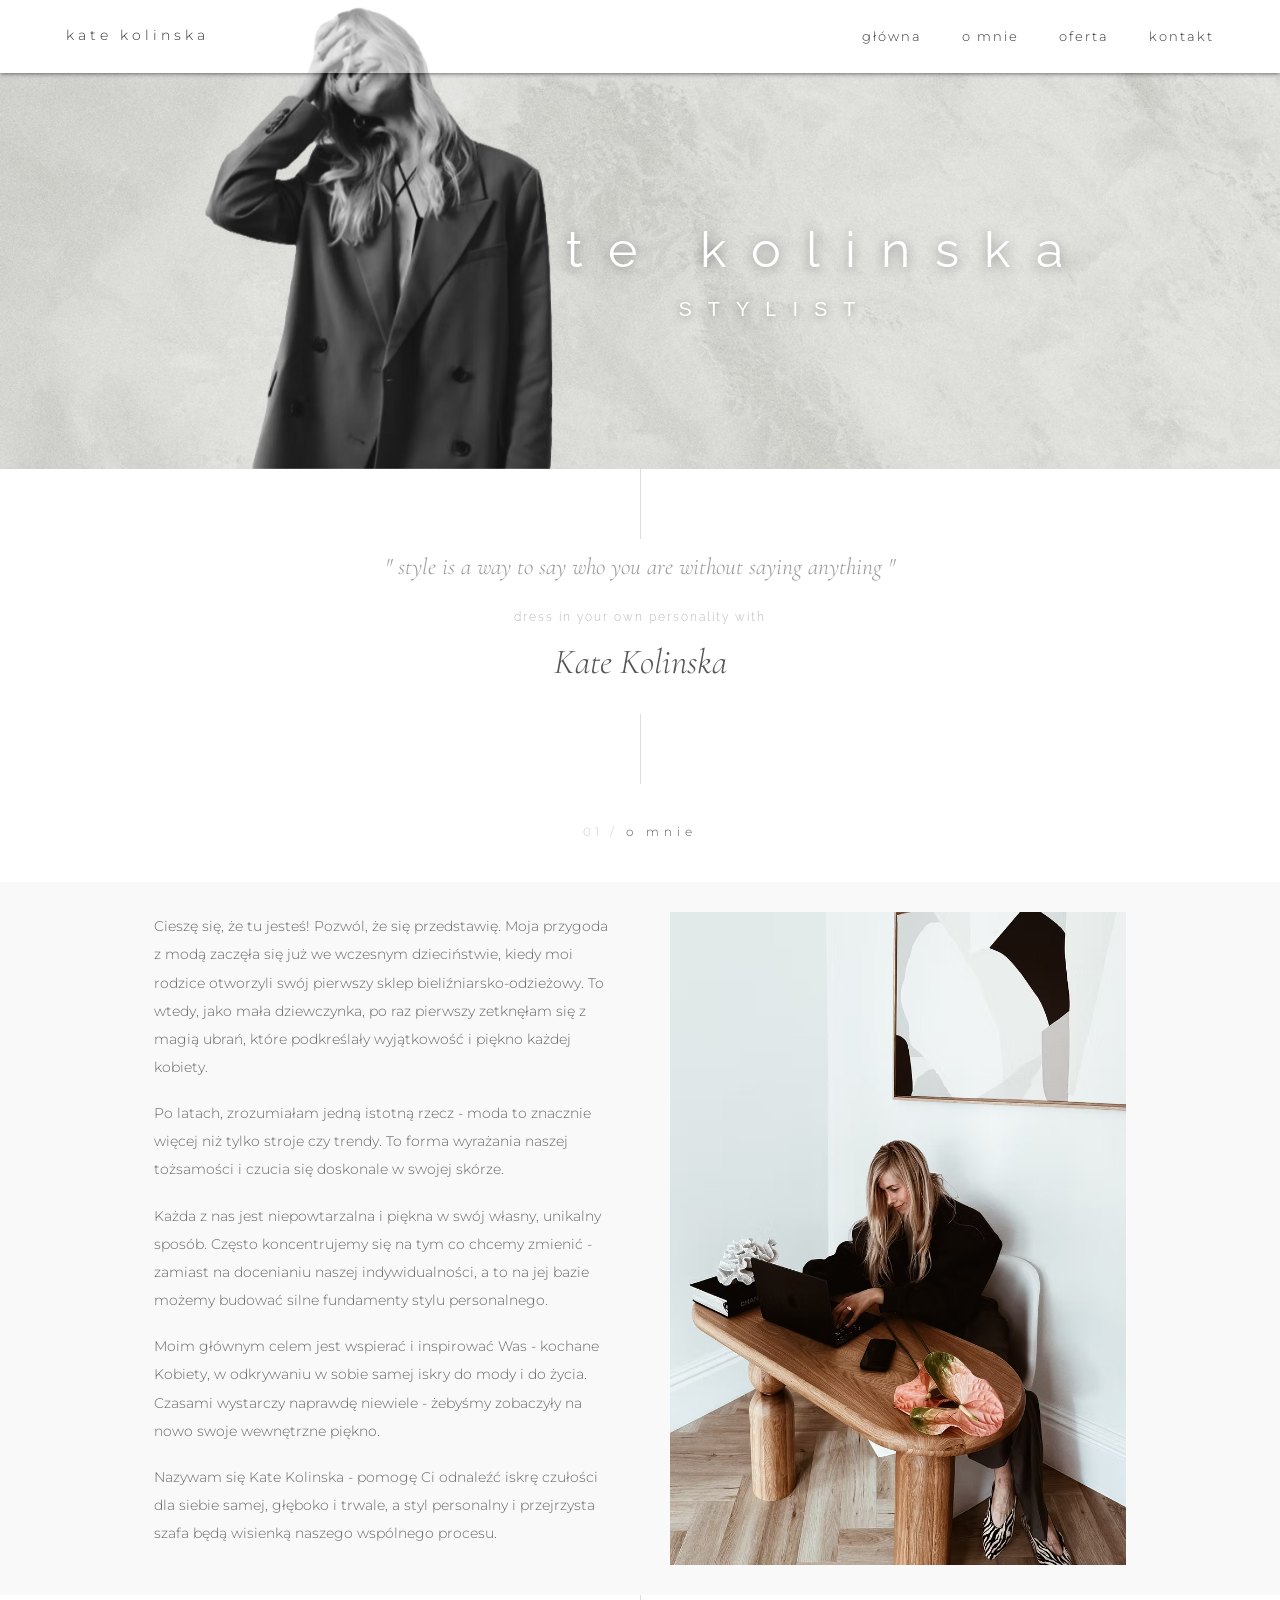
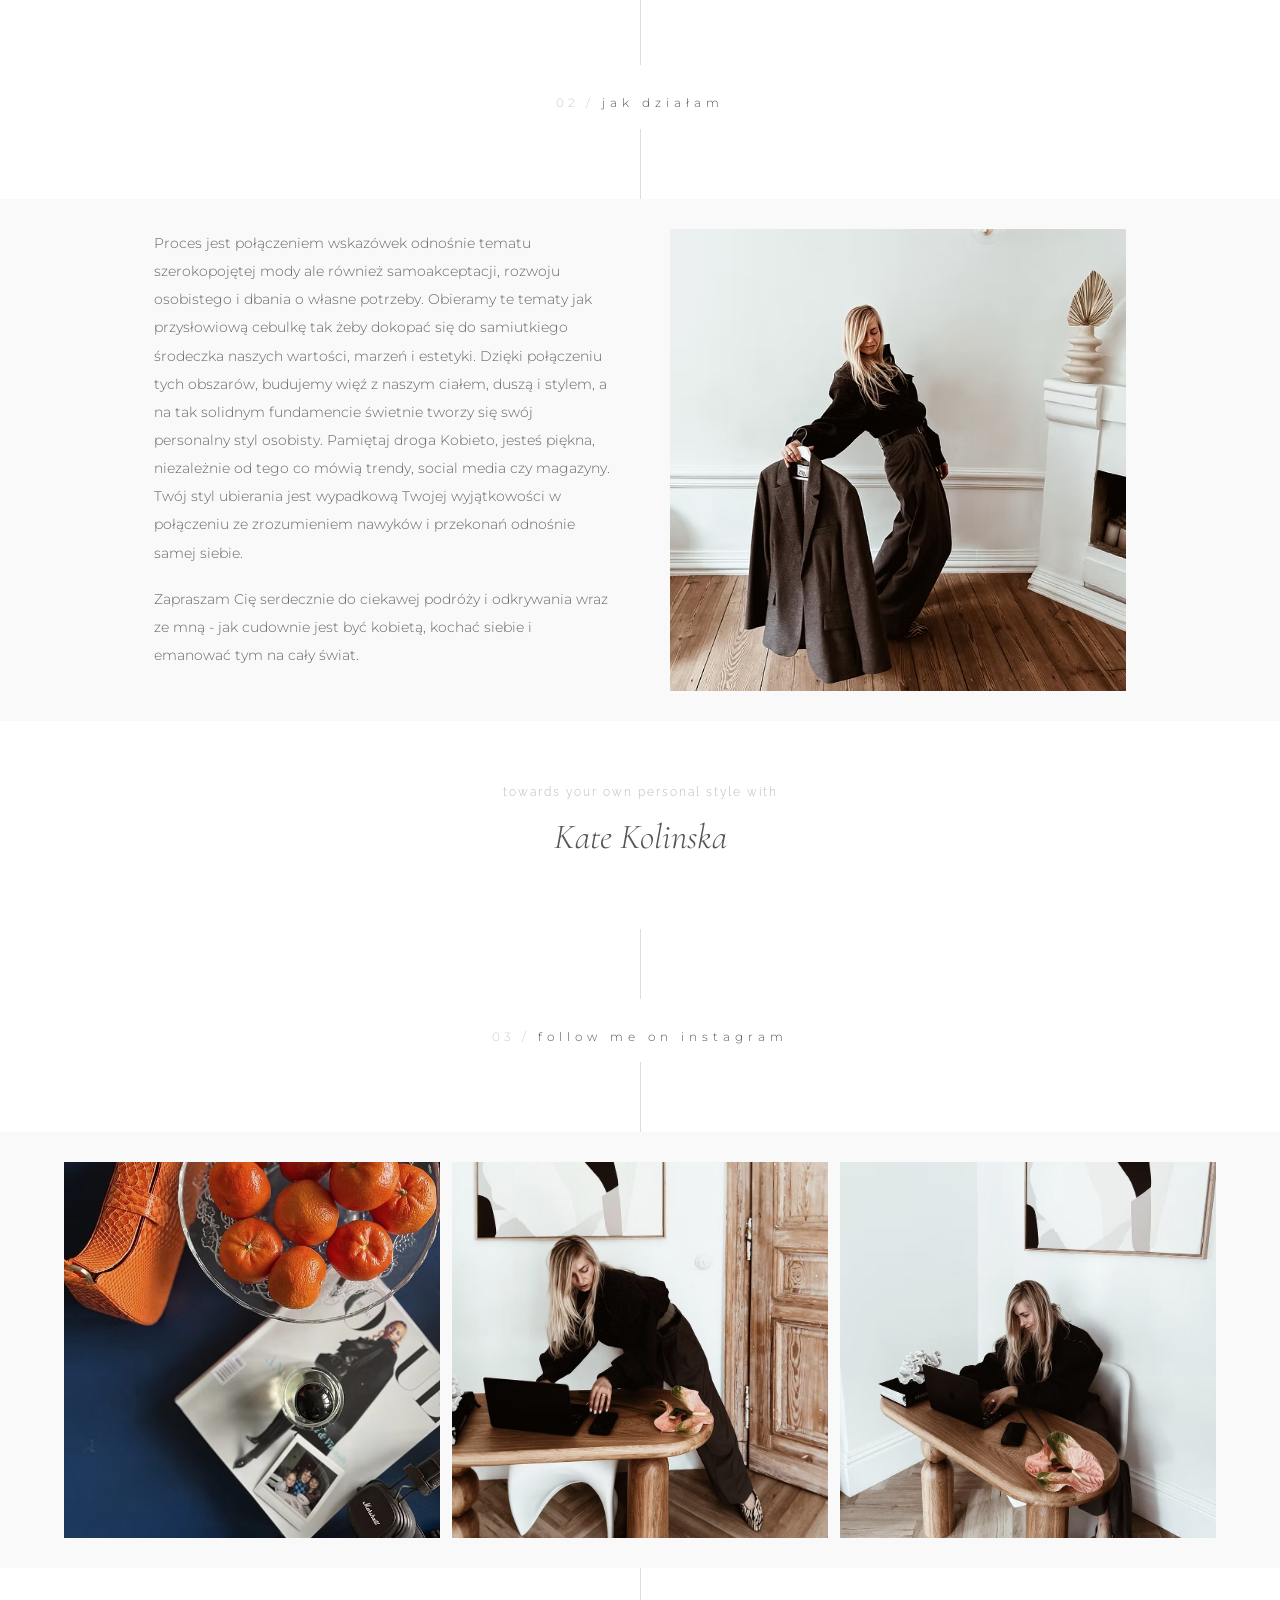
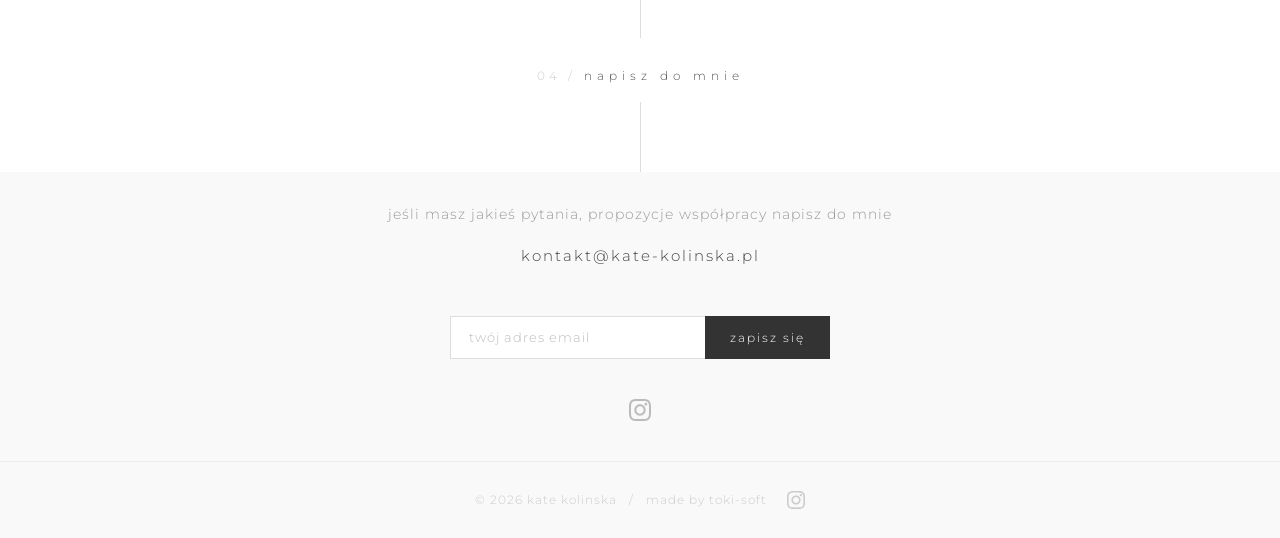
==== index.html @ c0695bf2 "Podstrona oferta — layout, pakiety, CTA buttons i dopracowanie hero - Nowa podstrona oferta.html z 4" ====
<!DOCTYPE html>
<html lang="pl">
<head>
    <meta charset="UTF-8">
    <meta name="viewport" content="width=device-width, initial-scale=1.0">
    <title>Kate Kolinska | Personal Stylist</title>
    <link rel="preconnect" href="https://fonts.googleapis.com">
    <link rel="preconnect" href="https://fonts.gstatic.com" crossorigin>
    <link href="https://fonts.googleapis.com/css2?family=Cormorant+Garamond:ital,wght@0,300;0,400;1,300;1,400&family=Montserrat:wght@300;400&family=Raleway:wght@300;400&display=swap" rel="stylesheet">
    <link rel="stylesheet" href="style.css">
</head>
<body>

    <!-- NAGŁÓWEK -->
    <header class="main-header" id="top">
        <div class="header-container">
            <a href="#top" class="logo">kate kolinska</a>
            <nav class="main-nav" id="main-nav">
                <ul>
                    <li><a href="#top">główna</a></li>
                    <li><a href="#o-mnie">o mnie</a></li>
                    <li><a href="oferta.html">oferta</a></li>
                    <li><a href="#kontakt">kontakt</a></li>
                </ul>
            </nav>
            <button class="hamburger" id="hamburger" aria-label="Menu">
                <span></span>
                <span></span>
                <span></span>
            </button>
        </div>
    </header>

    <!-- HERO -->
    <section class="hero">
        <img src="tło.jpg" class="hero-bg" alt="">
        <img src="hero-portrait.png" class="hero-portrait" alt="Kate Kolinska">
        <div class="hero-text">
            <h1>kate kolinska</h1>
            <p class="hero-subtitle">STYLIST</p>
        </div>
    </section>

    <!-- CYTAT -->
    <section class="quote-section">
        <div class="vertical-line"></div>
        <blockquote>" style is a way to say who you are without saying anything "</blockquote>
        <p class="quote-sub">dress in your own personality with</p>
        <p class="quote-name">Kate Kolinska</p>
        <div class="vertical-line about-connector"></div>
    </section>

    <!-- 01 O MNIE -->
    <section class="section-about" id="o-mnie">
        <div class="about-header">
            <span class="about-number">01 /</span>
            <h2 class="about-title">o mnie</h2>
        </div>
        <div class="about-zone">
            <div class="about-layout">
                <div class="about-text">
                    <p>Cieszę się, że tu jesteś! Pozwól, że się przedstawię. Moja przygoda z modą zaczęła się już we wczesnym dzieciństwie, kiedy moi rodzice otworzyli swój pierwszy sklep bieliźniarsko-odzieżowy. To wtedy, jako mała dziewczynka, po raz pierwszy zetknęłam się z magią ubrań, które podkreślały wyjątkowość i piękno każdej kobiety.</p>
                    <p>Po latach, zrozumiałam jedną istotną rzecz - moda to znacznie więcej niż tylko stroje czy trendy. To forma wyrażania naszej tożsamości i czucia się doskonale w swojej skórze.</p>
                    <p>Każda z nas jest niepowtarzalna i piękna w swój własny, unikalny sposób. Często koncentrujemy się na tym co chcemy zmienić - zamiast na docenianiu naszej indywidualności, a to na jej bazie możemy budować silne fundamenty stylu personalnego.</p>
                    <p>Moim głównym celem jest wspierać i inspirować Was - kochane Kobiety, w odkrywaniu w sobie samej iskry do mody i do życia. Czasami wystarczy naprawdę niewiele - żebyśmy zobaczyły na nowo swoje wewnętrzne piękno.</p>
                    <p>Nazywam się Kate Kolinska - pomogę Ci odnaleźć iskrę czułości dla siebie samej, głęboko i trwale, a styl personalny i przejrzysta szafa będą wisienką naszego wspólnego procesu.</p>
                </div>
                <div class="about-image">
                    <img src="photo/FullSizeRender_VSCO 45_JPG.jpg.avif" alt="Kate Kolinska">
                </div>
            </div>
        </div>
    </section>

    <!-- 02 JAK DZIAŁAM -->
    <section class="section-how" id="jak-dzialm">
        <div class="about-header about-header-lined">
            <div class="vertical-line"></div>
            <div class="about-title-row">
                <span class="about-number">02 /</span>
                <h2 class="about-title">jak działam</h2>
            </div>
            <div class="vertical-line"></div>
        </div>
        <div class="about-zone">
            <div class="about-layout">
                <div class="about-text">
                    <p>Proces jest połączeniem wskazówek odnośnie tematu szerokopojętej mody ale również samoakceptacji, rozwoju osobistego i dbania o własne potrzeby. Obieramy te tematy jak przysłowiową cebulkę tak żeby dokopać się do samiutkiego środeczka naszych wartości, marzeń i estetyki. Dzięki połączeniu tych obszarów, budujemy więź z naszym ciałem, duszą i stylem, a na tak solidnym fundamencie świetnie tworzy się swój personalny styl osobisty. Pamiętaj droga Kobieto, jesteś piękna, niezależnie od tego co mówią trendy, social media czy magazyny. Twój styl ubierania jest wypadkową Twojej wyjątkowości w połączeniu ze zrozumieniem nawyków i przekonań odnośnie samej siebie.</p>
                    <p>Zapraszam Cię serdecznie do ciekawej podróży i odkrywania wraz ze mną - jak cudownie jest być kobietą, kochać siebie i emanować tym na cały świat.</p>
                </div>
                <div class="about-image">
                    <img src="photo/FullSizeRender_VSCO 36_JPG.jpg.avif" alt="Kate Kolinska">
                </div>
            </div>
        </div>
    </section>

    <!-- CLOSING QUOTE -->
    <div class="closing-quote">
        <p class="quote-sub">towards your own personal style with</p>
        <p class="quote-name">Kate Kolinska</p>
    </div>

    <!-- 03 INSTAGRAM -->
    <section class="section-instagram">
        <div class="about-header about-header-lined">
            <div class="vertical-line"></div>
            <div class="about-title-row">
                <span class="about-number">03 /</span>
                <h2 class="about-title">follow me on instagram</h2>
            </div>
            <div class="vertical-line"></div>
        </div>
        <div class="about-zone">
            <div class="instagram-grid">
                <a href="https://www.instagram.com/kate_kolinska" target="_blank" rel="noopener">
                    <img src="photo/06c0bb_3555c4b31add47edaf9db078bc5b6a3e~mv2.jpg.avif" alt="@kate_kolinska">
                </a>
                <a href="https://www.instagram.com/kate_kolinska" target="_blank" rel="noopener">
                    <img src="photo/abc72ac7-8f40-4756-972c-e1a03b0db609.jpeg.avif" alt="@kate_kolinska">
                </a>
                <a href="https://www.instagram.com/kate_kolinska" target="_blank" rel="noopener">
                    <img src="photo/FullSizeRender_VSCO 45_JPG.jpg.avif" alt="@kate_kolinska">
                </a>
            </div>
        </div>
    </section>

    <!-- 04 KONTAKT -->
    <section class="section-contact" id="kontakt">
        <div class="about-header about-header-lined">
            <div class="vertical-line"></div>
            <div class="about-title-row">
                <span class="about-number">04 /</span>
                <h2 class="about-title">napisz do mnie</h2>
            </div>
            <div class="vertical-line"></div>
        </div>
        <div class="about-zone contact-zone">
            <p class="contact-intro">jeśli masz jakieś pytania, propozycje współpracy napisz do mnie</p>
            <a href="mailto:kontakt@kate-kolinska.pl" class="contact-email">kontakt@kate-kolinska.pl</a>
            <div class="newsletter">
                <form>
                    <input type="email" placeholder="twój adres email" required>
                    <button type="submit">zapisz się</button>
                </form>
            </div>
            <a href="https://www.instagram.com/kate_kolinska" target="_blank" rel="noopener" class="social-icon" aria-label="Instagram">
                <svg viewBox="0 0 24 24" width="22" height="22" fill="currentColor">
                    <path d="M12 2.163c3.204 0 3.584.012 4.85.07 3.252.148 4.771 1.691 4.919 4.919.058 1.265.069 1.645.069 4.849 0 3.205-.012 3.584-.069 4.849-.149 3.225-1.664 4.771-4.919 4.919-1.266.058-1.644.07-4.85.07-3.204 0-3.584-.012-4.849-.07-3.26-.149-4.771-1.699-4.919-4.92-.058-1.265-.07-1.644-.07-4.849 0-3.204.013-3.583.07-4.849.149-3.227 1.664-4.771 4.919-4.919 1.266-.057 1.645-.069 4.849-.069zm0-2.163c-3.259 0-3.667.014-4.947.072-4.358.2-6.78 2.618-6.98 6.98-.059 1.281-.073 1.689-.073 4.948 0 3.259.014 3.668.072 4.948.2 4.358 2.618 6.78 6.98 6.98 1.281.059 1.689.073 4.948.073 3.259 0 3.668-.014 4.948-.072 4.354-.2 6.782-2.618 6.979-6.98.059-1.28.073-1.689.073-4.948 0-3.259-.014-3.667-.072-4.947-.196-4.354-2.617-6.78-6.979-6.98-1.281-.059-1.69-.073-4.949-.073zm0 5.838c-3.403 0-6.162 2.759-6.162 6.162s2.759 6.163 6.162 6.163 6.162-2.759 6.162-6.163c0-3.403-2.759-6.162-6.162-6.162zm0 10.162c-2.209 0-4-1.79-4-4 0-2.209 1.791-4 4-4s4 1.791 4 4c0 2.21-1.791 4-4 4zm6.406-11.845c-.796 0-1.441.645-1.441 1.44s.645 1.44 1.441 1.44c.795 0 1.439-.645 1.439-1.44s-.644-1.44-1.439-1.44z"/>
                </svg>
            </a>
        </div>
    </section>

    <!-- FOOTER -->
    <footer class="main-footer">
        <p>© 2026 kate kolinska &nbsp; / &nbsp; made by toki-soft</p>
        <a href="https://www.instagram.com/kate_kolinska" target="_blank" rel="noopener" aria-label="Instagram">
            <svg viewBox="0 0 24 24" width="18" height="18" fill="currentColor">
                <path d="M12 2.163c3.204 0 3.584.012 4.85.07 3.252.148 4.771 1.691 4.919 4.919.058 1.265.069 1.645.069 4.849 0 3.205-.012 3.584-.069 4.849-.149 3.225-1.664 4.771-4.919 4.919-1.266.058-1.644.07-4.85.07-3.204 0-3.584-.012-4.849-.07-3.26-.149-4.771-1.699-4.919-4.92-.058-1.265-.07-1.644-.07-4.849 0-3.204.013-3.583.07-4.849.149-3.227 1.664-4.771 4.919-4.919 1.266-.057 1.645-.069 4.849-.069zm0-2.163c-3.259 0-3.667.014-4.947.072-4.358.2-6.78 2.618-6.98 6.98-.059 1.281-.073 1.689-.073 4.948 0 3.259.014 3.668.072 4.948.2 4.358 2.618 6.78 6.98 6.98 1.281.059 1.689.073 4.948.073 3.259 0 3.668-.014 4.948-.072 4.354-.2 6.782-2.618 6.979-6.98.059-1.28.073-1.689.073-4.948 0-3.259-.014-3.667-.072-4.947-.196-4.354-2.617-6.78-6.979-6.98-1.281-.059-1.69-.073-4.949-.073zm0 5.838c-3.403 0-6.162 2.759-6.162 6.162s2.759 6.163 6.162 6.163 6.162-2.759 6.162-6.163c0-3.403-2.759-6.162-6.162-6.162zm0 10.162c-2.209 0-4-1.79-4-4 0-2.209 1.791-4 4-4s4 1.791 4 4c0 2.21-1.791 4-4 4zm6.406-11.845c-.796 0-1.441.645-1.441 1.44s.645 1.44 1.441 1.44c.795 0 1.439-.645 1.439-1.44s-.644-1.44-1.439-1.44z"/>
            </svg>
        </a>
    </footer>

    <script src="script.js"></script>
</body>
</html>
---- style.css ----
/* === RESET === */
*, *::before, *::after {
    margin: 0;
    padding: 0;
    box-sizing: border-box;
}

/* === BASE === */
html {
    scroll-behavior: smooth;
}

body {
    font-family: 'Montserrat', sans-serif;
    font-weight: 300;
    color: #333;
    line-height: 1.8;
    background: #fff;
}

/* === HEADER === */
.main-header {
    position: sticky;
    top: 0;
    width: 100%;
    z-index: 300;
    background: transparent;
    box-shadow: 0 0 5px rgba(0, 0, 0, 0.7);
}

.main-header::before {
    content: '';
    position: absolute;
    inset: 0;
    background: rgba(255, 255, 255, 0.5);
    z-index: -1;
}

.header-container {
    position: relative;
    z-index: 1;
    display: flex;
    flex-direction: row;
    justify-content: space-between;
    align-items: center;
    max-width: 1200px;
    margin: 0 auto;
    padding: 22px 2%;
}

.logo {
    font-family: 'Montserrat', sans-serif;
    font-weight: 300;
    font-size: 0.9rem;
    letter-spacing: 4px;
    color: #333;
    text-decoration: none;
    text-transform: lowercase;
}

.main-nav {
    position: static;
}

.main-nav ul {
    display: flex;
    list-style: none;
    gap: 40px;
}

.main-nav a {
    font-family: 'Montserrat', sans-serif;
    font-weight: 300;
    font-size: 0.8rem;
    letter-spacing: 2px;
    color: #333;
    text-decoration: none;
    text-transform: lowercase;
    transition: color 0.3s;
}

.main-nav a:hover {
    color: #aaa;
}

/* === HAMBURGER === */
.hamburger {
    display: none;
    flex-direction: column;
    gap: 6px;
    background: none;
    border: none;
    cursor: pointer;
    padding: 4px;
    position: absolute;
    right: 25px;
}

.hamburger span {
    display: block;
    width: 22px;
    height: 1px;
    background: #333;
    transition: all 0.3s ease;
}

.hamburger.open span:nth-child(1) {
    transform: translateY(7px) rotate(45deg);
}

.hamburger.open span:nth-child(2) {
    opacity: 0;
}

.hamburger.open span:nth-child(3) {
    transform: translateY(-7px) rotate(-45deg);
}

/* === HERO === */
.hero {
    position: relative;
    height: 44vh;
    min-height: 260px;
    overflow: visible;
}

.hero-bg {
    position: absolute;
    top: 0;
    left: 0;
    width: 100%;
    height: 100%;
    object-fit: cover;
    object-position: center;
    z-index: 0;
}

/* portret — od lewego marginesu 15%, wyrównany do dołu */
.hero-portrait {
    position: absolute;
    bottom: 0;
    left: 15%;
    height: 118%;
    z-index: 200;
    object-fit: contain;
    object-position: bottom left;
}

/* tekst — po prawej stronie, margines 15% */
.hero-text {
    position: absolute;
    right: 15%;
    top: 50%;
    transform: translateY(-50%);
    z-index: 5;
    text-align: center;
    color: #fff;
}

.hero-text h1 {
    font-family: 'Raleway', sans-serif;
    font-weight: 400;
    font-size: 3.125rem;
    letter-spacing: 0.5em;
    text-transform: lowercase;
    color: #fff;
    line-height: 1.4;
    margin-bottom: 6px;
    text-shadow: 0 2px 12px rgba(0,0,0,0.4);
}

.hero-subtitle {
    font-family: Arial, sans-serif;
    font-weight: 400;
    font-size: 1.25rem;
    letter-spacing: 0.8em;
    text-transform: uppercase;
    color: #fff;
    text-shadow: 0 1px 8px rgba(0,0,0,0.4);
    display: block;
    text-align: center;
}

/* === CYTAT === */
.quote-section {
    padding: 0 20px 0;
    text-align: center;
    background: #fff;
}

.vertical-line {
    width: 1px;
    height: 70px;
    background: #ddd;
    margin: 0 auto 12px;
}

.quote-section blockquote {
    font-family: 'Cormorant Garamond', serif;
    font-style: italic;
    font-weight: 300;
    font-size: 1.47rem;
    color: #999;
    max-width: 650px;
    margin: 0 auto 15px;
    line-height: 1.7;
    position: relative;
    top: -4px;
}

.quote-sub {
    font-family: 'Raleway', sans-serif;
    font-size: 0.78rem;
    letter-spacing: 2px;
    color: #bbb;
    margin-bottom: 2px;
    text-transform: lowercase;
}

.quote-name {
    font-family: 'Cormorant Garamond', serif;
    font-style: italic;
    font-size: 2.2rem;
    color: #555;
    font-weight: 300;
}

.vertical-line-bottom {
    margin: 20px auto -50px;
}

.closing-quote {
    text-align: center;
    padding: 60px 20px;
    background: #fff;
}

/* === WSPÓLNE DLA SEKCJI === */
.section-inner {
    max-width: 980px;
    margin: 0 auto;
    padding: 80px 50px;
}

.section-label {
    margin-bottom: 40px;
}

.section-number {
    display: block;
    font-family: 'Montserrat', sans-serif;
    font-weight: 300;
    font-size: 0.7rem;
    letter-spacing: 3px;
    color: #ccc;
    margin-bottom: 6px;
}

.section-title {
    font-family: 'Montserrat', sans-serif;
    font-weight: 300;
    font-size: 0.85rem;
    letter-spacing: 5px;
    text-transform: lowercase;
    color: #555;
    padding-bottom: 18px;
    border-bottom: 1px solid #eee;
}

/* === O MNIE === */
.section-about {
    background: #fff;
}

.about-zone {
    background: #f9f9f9;
    padding-top: 30px;
    padding-bottom: 30px;
}

.about-header {
    display: flex;
    flex-direction: row;
    align-items: center;
    justify-content: center;
    gap: 8px;
    padding: 37px 20px 40px;
}

.about-header-lined {
    flex-direction: column;
    gap: 15px;
    padding: 0 20px 0;
}

.about-header-lined .vertical-line:last-child {
    margin-bottom: 0;
}

.about-title-row {
    display: flex;
    align-items: center;
    gap: 8px;
}

.about-connector {
    height: 70px;
    margin: 20px auto 0;
}

.about-number {
    font-family: 'Montserrat', sans-serif;
    font-weight: 300;
    font-size: 0.75rem;
    letter-spacing: 4px;
    color: #ccc;
}

.about-title {
    font-family: 'Montserrat', sans-serif;
    font-weight: 300;
    font-size: 0.75rem;
    letter-spacing: 5px;
    text-transform: lowercase;
    color: #555;
    margin: 0;
}

.about-layout {
    display: grid;
    grid-template-columns: 1fr 1fr;
    gap: 60px;
    max-width: 1100px;
    margin: 0 auto;
    padding: 0 5%;
    align-items: stretch;
}

.about-text p {
    font-family: 'Montserrat', sans-serif;
    font-weight: 300;
    font-size: 0.88rem;
    color: #666;
    line-height: 2;
    margin-bottom: 18px;
}

.about-image {
    display: flex;
}

.about-image img {
    width: 100%;
    height: 100%;
    display: block;
    object-fit: cover;
    object-position: center top;
}

/* === JAK DZIAŁAM === */
.section-how {
    background: #fff;
}

/* === INSTAGRAM === */
.section-instagram {
    background: #fff;
}

.section-instagram .about-zone {
    padding-left: 5%;
    padding-right: 5%;
}

.instagram-grid {
    display: grid;
    grid-template-columns: repeat(3, 1fr);
    gap: 12px;
}

.instagram-grid a {
    display: block;
    aspect-ratio: 1 / 1;
    overflow: hidden;
}

.instagram-grid img {
    width: 100%;
    height: 100%;
    object-fit: cover;
    transition: transform 0.5s ease, filter 0.4s ease;
    filter: grayscale(20%);
}

.instagram-grid a:hover img {
    transform: scale(1.04);
    filter: grayscale(0%);
}

/* === KONTAKT === */
.section-contact {
    background: #fff;
}

.contact-zone {
    text-align: center;
    padding-left: 5%;
    padding-right: 5%;
}

.contact-intro {
    font-size: 0.85rem;
    color: #999;
    margin-bottom: 16px;
    letter-spacing: 1px;
}

.contact-email {
    display: inline-block;
    font-size: 0.95rem;
    color: #444;
    text-decoration: none;
    letter-spacing: 2px;
    margin-bottom: 45px;
    transition: color 0.3s;
    border-bottom: 1px solid transparent;
}

.contact-email:hover {
    color: #aaa;
    border-bottom-color: #ddd;
}

.newsletter {
    margin-bottom: 40px;
}

.newsletter form {
    display: inline-flex;
    max-width: 380px;
    width: 100%;
}

.newsletter input[type="email"] {
    flex: 1;
    padding: 13px 18px;
    border: 1px solid #ddd;
    border-right: none;
    font-family: 'Montserrat', sans-serif;
    font-weight: 300;
    font-size: 0.8rem;
    letter-spacing: 1px;
    color: #444;
    outline: none;
    background: #fff;
}

.newsletter input[type="email"]::placeholder {
    color: #bbb;
}

.newsletter input[type="email"]:focus {
    border-color: #bbb;
}

.newsletter button {
    padding: 13px 24px;
    background: #333;
    color: #fff;
    border: 1px solid #333;
    font-family: 'Montserrat', sans-serif;
    font-weight: 300;
    font-size: 0.75rem;
    letter-spacing: 2px;
    text-transform: lowercase;
    cursor: pointer;
    transition: background 0.3s, border-color 0.3s;
    white-space: nowrap;
}

.newsletter button:hover {
    background: #555;
    border-color: #555;
}

.social-icon {
    display: inline-block;
    color: #bbb;
    transition: color 0.3s;
}

.social-icon:hover {
    color: #888;
}

/* === FOOTER === */
.main-footer {
    background: #f9f9f9;
    border-top: 1px solid #eee;
    padding: 28px 50px;
    display: flex;
    justify-content: center;
    align-items: center;
    gap: 20px;
}

.main-footer p {
    font-size: 0.72rem;
    letter-spacing: 1px;
    color: #ccc;
}

.main-footer a {
    color: #ccc;
    transition: color 0.3s;
    display: flex;
    align-items: center;
}

.main-footer a:hover {
    color: #999;
}

/* === MOBILE === */
@media (max-width: 900px) {
    .how-layout {
        grid-template-columns: 1fr;
    }

    .how-images {
        max-width: 500px;
        margin: 0 auto;
    }
}

@media (max-width: 768px) {
    .header-container {
        padding: 18px 25px;
    }

    .hamburger {
        display: flex;
    }

    .main-nav {
        display: none;
        position: absolute;
        top: 100%;
        left: 0;
        width: 100%;
        background: #fff;
        border-bottom: 1px solid #eee;
        padding: 25px 0;
    }

    .main-nav.open {
        display: block;
    }

    .main-nav ul {
        flex-direction: column;
        align-items: center;
        gap: 22px;
    }

    .hero {
        height: 36vh;
    }

    .hero-dark-side {
        width: 100%;
    }

    .hero-portrait {
        left: 5%;
        right: 5%;
        height: 100%;
    }

    .hero-text {
        left: 5%;
        width: auto;
        bottom: 12px;
        top: auto;
        transform: none;
    }

    .hero-text h1 {
        font-size: 1.2rem;
        letter-spacing: 3px;
    }

    .hero-subtitle {
        font-size: 0.55rem;
        letter-spacing: 5px;
    }

    .section-inner {
        padding: 60px 25px;
    }

    .instagram-grid {
        gap: 8px;
    }

    .newsletter form {
        flex-direction: column;
    }

    .newsletter input[type="email"] {
        border-right: 1px solid #ddd;
        border-bottom: none;
    }

    .newsletter button {
        border-top: none;
    }
}

@media (max-width: 480px) {
    .hero-text h1 {
        font-size: 1.9rem;
        letter-spacing: 4px;
    }

    .quote-section blockquote {
        font-size: 1.15rem;
    }

    .instagram-grid {
        grid-template-columns: repeat(2, 1fr);
    }
}
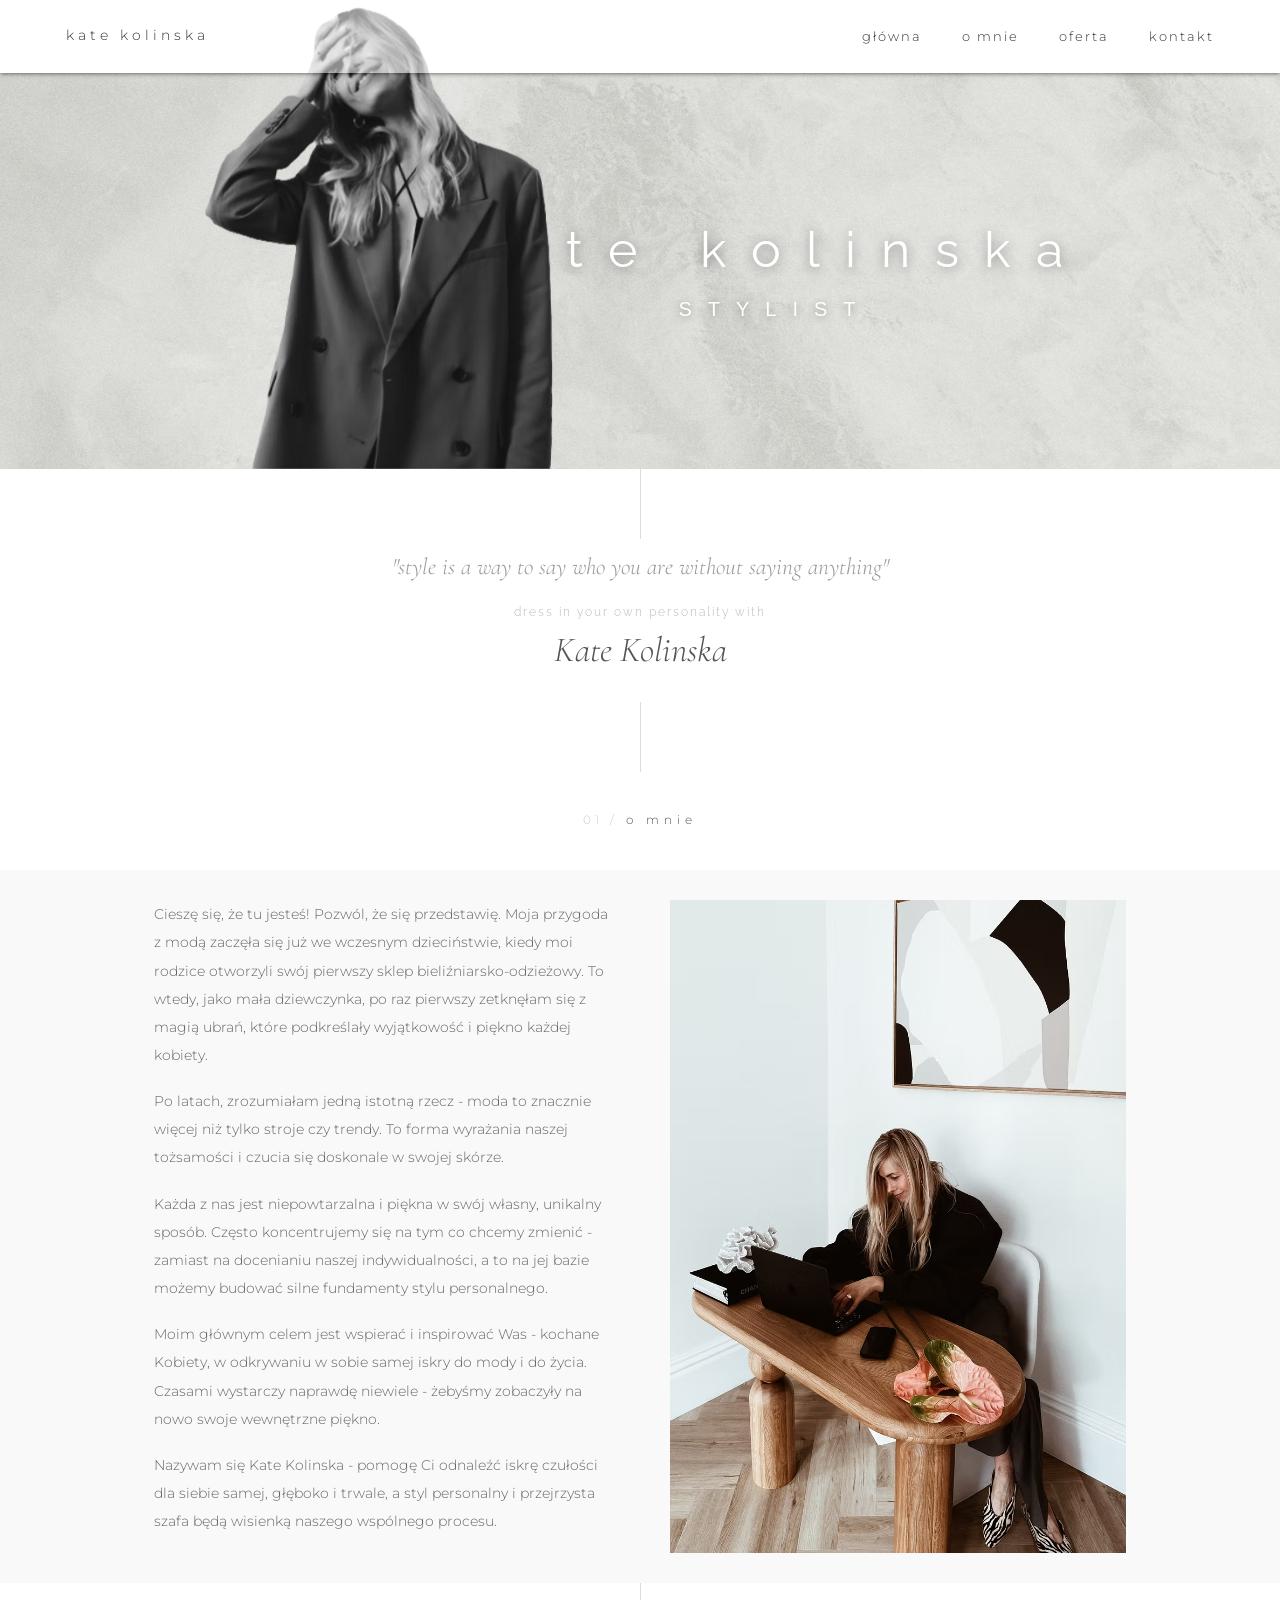
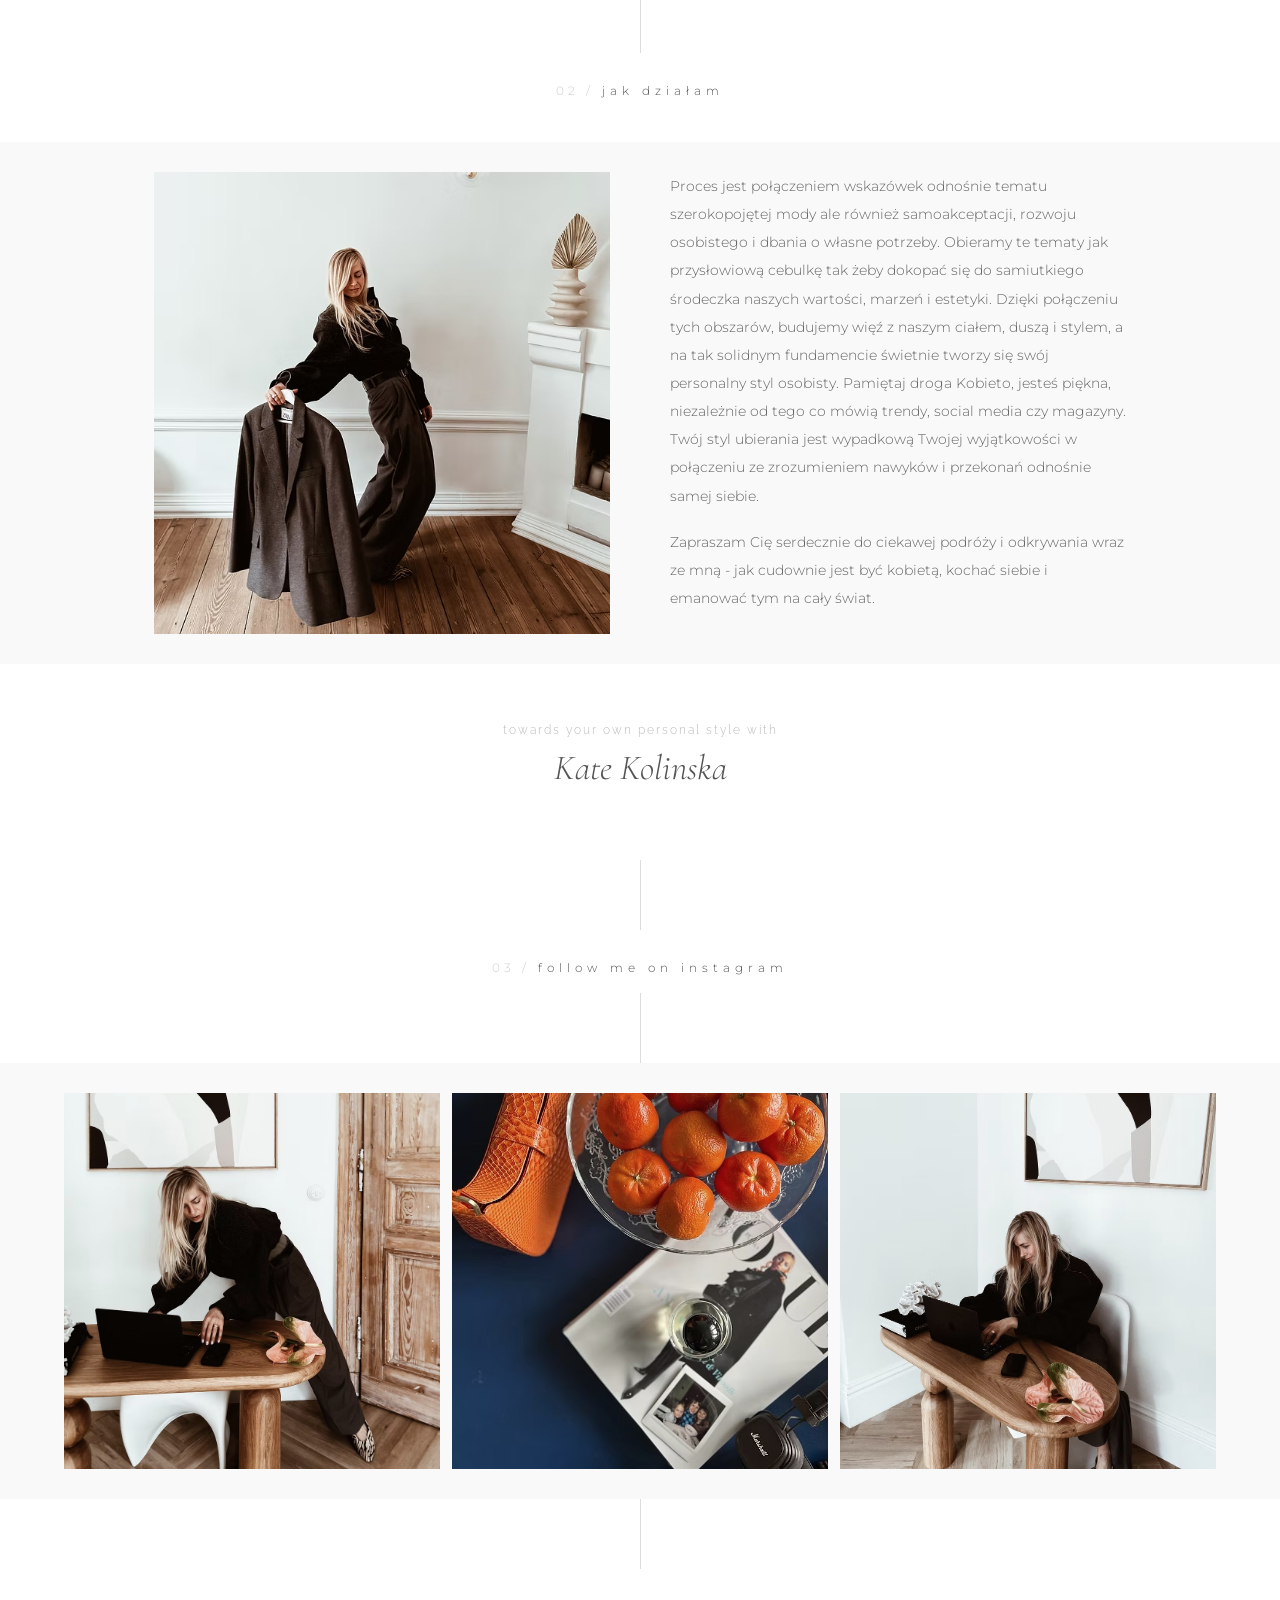
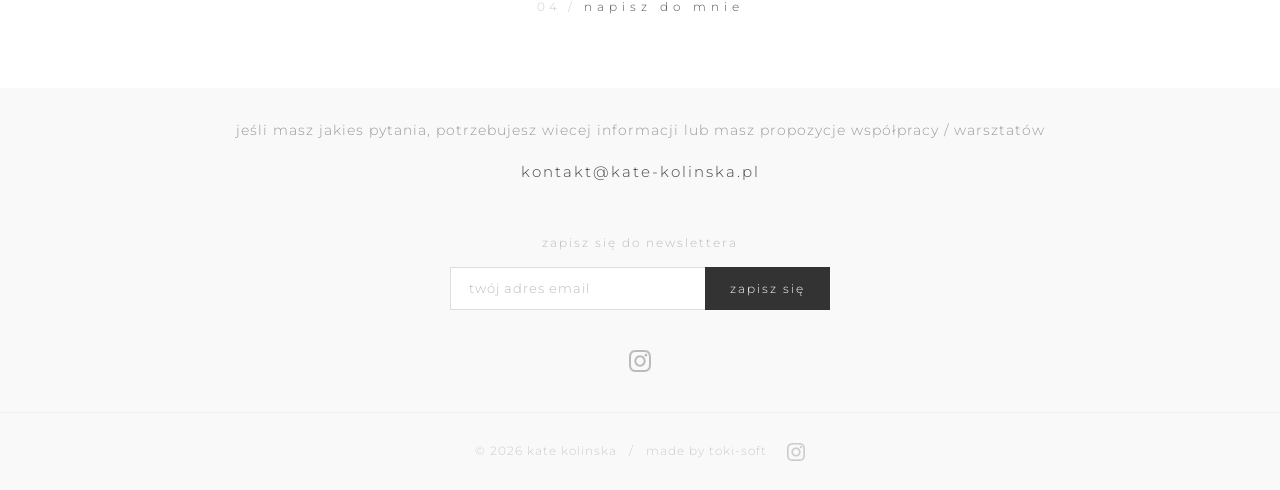
==== commit 6e4fb7b4: "SEO: meta tagi, Open Graph, sitemap, robots.txt, .htaccess, poprawa alt - title, meta description, c" ====
--- a/index.html
+++ b/index.html
@@ -3,7 +3,25 @@
 <head>
     <meta charset="UTF-8">
     <meta name="viewport" content="width=device-width, initial-scale=1.0">
-    <title>Kate Kolinska | Personal Stylist</title>
+    <title>Kate Kolinska | Personal Stylist – Coaching Stylu Warszawa</title>
+    <meta name="description" content="Kate Kolinska – personal stylist pomagająca kobietom odkryć ich unikalny styl. Coaching stylu, przegląd szafy, zakupy osobiste. Warszawa i online.">
+    <link rel="canonical" href="https://kate-kolinska.pl/">
+
+    <!-- Open Graph -->
+    <meta property="og:type" content="website">
+    <meta property="og:url" content="https://kate-kolinska.pl/">
+    <meta property="og:title" content="Kate Kolinska | Personal Stylist – Coaching Stylu Warszawa">
+    <meta property="og:description" content="Kate Kolinska – personal stylist pomagająca kobietom odkryć ich unikalny styl. Coaching stylu, przegląd szafy, zakupy osobiste. Warszawa i online.">
+    <meta property="og:image" content="https://kate-kolinska.pl/photo/hero-portrait.png">
+    <meta property="og:locale" content="pl_PL">
+
+    <!-- Twitter Card -->
+    <meta name="twitter:card" content="summary_large_image">
+    <meta name="twitter:title" content="Kate Kolinska | Personal Stylist">
+    <meta name="twitter:description" content="Coaching stylu, przegląd szafy, zakupy osobiste. Warszawa i online.">
+    <meta name="twitter:image" content="https://kate-kolinska.pl/photo/hero-portrait.png">
+
+    <link rel="icon" type="image/png" href="/favicon.png">
     <link rel="preconnect" href="https://fonts.googleapis.com">
     <link rel="preconnect" href="https://fonts.gstatic.com" crossorigin>
     <link href="https://fonts.googleapis.com/css2?family=Cormorant+Garamond:ital,wght@0,300;0,400;1,300;1,400&family=Montserrat:wght@300;400&family=Raleway:wght@300;400&display=swap" rel="stylesheet">
@@ -17,7 +35,7 @@
             <a href="#top" class="logo">kate kolinska</a>
             <nav class="main-nav" id="main-nav">
                 <ul>
-                    <li><a href="#top">główna</a></li>
+                    <li><a href="#">główna</a></li>
                     <li><a href="#o-mnie">o mnie</a></li>
                     <li><a href="oferta.html">oferta</a></li>
                     <li><a href="#kontakt">kontakt</a></li>
@@ -33,7 +51,7 @@
 
     <!-- HERO -->
     <section class="hero">
-        <img src="tło.jpg" class="hero-bg" alt="">
+        <img src="tło.jpg" class="hero-bg" alt="Kate Kolinska personal stylist – tło">
         <img src="hero-portrait.png" class="hero-portrait" alt="Kate Kolinska">
         <div class="hero-text">
             <h1>kate kolinska</h1>
@@ -44,7 +62,7 @@
     <!-- CYTAT -->
     <section class="quote-section">
         <div class="vertical-line"></div>
-        <blockquote>" style is a way to say who you are without saying anything "</blockquote>
+        <blockquote>"style is a way to say who you are without saying anything"</blockquote>
         <p class="quote-sub">dress in your own personality with</p>
         <p class="quote-name">Kate Kolinska</p>
         <div class="vertical-line about-connector"></div>
@@ -66,7 +84,7 @@
                     <p>Nazywam się Kate Kolinska - pomogę Ci odnaleźć iskrę czułości dla siebie samej, głęboko i trwale, a styl personalny i przejrzysta szafa będą wisienką naszego wspólnego procesu.</p>
                 </div>
                 <div class="about-image">
-                    <img src="photo/FullSizeRender_VSCO 45_JPG.jpg.avif" alt="Kate Kolinska">
+                    <img src="photo/FullSizeRender_VSCO 45_JPG.jpg.avif" alt="Kate Kolinska – personal stylist">
                 </div>
             </div>
         </div>
@@ -80,16 +98,15 @@
                 <span class="about-number">02 /</span>
                 <h2 class="about-title">jak działam</h2>
             </div>
-            <div class="vertical-line"></div>
         </div>
         <div class="about-zone">
             <div class="about-layout">
+                <div class="about-image">
+                    <img src="photo/FullSizeRender_VSCO 36_JPG.jpg.avif" alt="Kate Kolinska – coaching stylu jak działam">
+                </div>
                 <div class="about-text">
                     <p>Proces jest połączeniem wskazówek odnośnie tematu szerokopojętej mody ale również samoakceptacji, rozwoju osobistego i dbania o własne potrzeby. Obieramy te tematy jak przysłowiową cebulkę tak żeby dokopać się do samiutkiego środeczka naszych wartości, marzeń i estetyki. Dzięki połączeniu tych obszarów, budujemy więź z naszym ciałem, duszą i stylem, a na tak solidnym fundamencie świetnie tworzy się swój personalny styl osobisty. Pamiętaj droga Kobieto, jesteś piękna, niezależnie od tego co mówią trendy, social media czy magazyny. Twój styl ubierania jest wypadkową Twojej wyjątkowości w połączeniu ze zrozumieniem nawyków i przekonań odnośnie samej siebie.</p>
                     <p>Zapraszam Cię serdecznie do ciekawej podróży i odkrywania wraz ze mną - jak cudownie jest być kobietą, kochać siebie i emanować tym na cały świat.</p>
-                </div>
-                <div class="about-image">
-                    <img src="photo/FullSizeRender_VSCO 36_JPG.jpg.avif" alt="Kate Kolinska">
                 </div>
             </div>
         </div>
@@ -114,10 +131,10 @@
         <div class="about-zone">
             <div class="instagram-grid">
                 <a href="https://www.instagram.com/kate_kolinska" target="_blank" rel="noopener">
-                    <img src="photo/06c0bb_3555c4b31add47edaf9db078bc5b6a3e~mv2.jpg.avif" alt="@kate_kolinska">
+                    <img src="photo/abc72ac7-8f40-4756-972c-e1a03b0db609.jpeg.avif" alt="@kate_kolinska">
                 </a>
                 <a href="https://www.instagram.com/kate_kolinska" target="_blank" rel="noopener">
-                    <img src="photo/abc72ac7-8f40-4756-972c-e1a03b0db609.jpeg.avif" alt="@kate_kolinska">
+                    <img src="photo/06c0bb_3555c4b31add47edaf9db078bc5b6a3e~mv2.jpg.avif" alt="@kate_kolinska">
                 </a>
                 <a href="https://www.instagram.com/kate_kolinska" target="_blank" rel="noopener">
                     <img src="photo/FullSizeRender_VSCO 45_JPG.jpg.avif" alt="@kate_kolinska">
@@ -134,11 +151,11 @@
                 <span class="about-number">04 /</span>
                 <h2 class="about-title">napisz do mnie</h2>
             </div>
-            <div class="vertical-line"></div>
         </div>
         <div class="about-zone contact-zone">
-            <p class="contact-intro">jeśli masz jakieś pytania, propozycje współpracy napisz do mnie</p>
+            <p class="contact-intro">jeśli masz jakies pytania, potrzebujesz wiecej informacji lub masz propozycje współpracy / warsztatów</p>
             <a href="mailto:kontakt@kate-kolinska.pl" class="contact-email">kontakt@kate-kolinska.pl</a>
+            <p class="newsletter-label">zapisz się do newslettera</p>
             <div class="newsletter">
                 <form>
                     <input type="email" placeholder="twój adres email" required>
--- a/style.css
+++ b/style.css
@@ -213,7 +213,8 @@
     font-size: 0.78rem;
     letter-spacing: 2px;
     color: #bbb;
-    margin-bottom: 2px;
+    margin-bottom: 0;
+    line-height: 1;
     text-transform: lowercase;
 }
 
@@ -362,6 +363,10 @@
     background: #fff;
 }
 
+.section-how .about-header-lined {
+    padding-bottom: 40px;
+}
+
 /* === INSTAGRAM === */
 .section-instagram {
     background: #fff;
@@ -400,6 +405,10 @@
 /* === KONTAKT === */
 .section-contact {
     background: #fff;
+}
+
+.section-contact .about-header-lined {
+    padding-bottom: 70px;
 }
 
 .contact-zone {
@@ -431,6 +440,14 @@
     border-bottom-color: #ddd;
 }
 
+.newsletter-label {
+    font-size: 0.75rem;
+    letter-spacing: 2px;
+    color: #bbb;
+    margin-bottom: 14px;
+    text-transform: lowercase;
+}
+
 .newsletter {
     margin-bottom: 40px;
 }
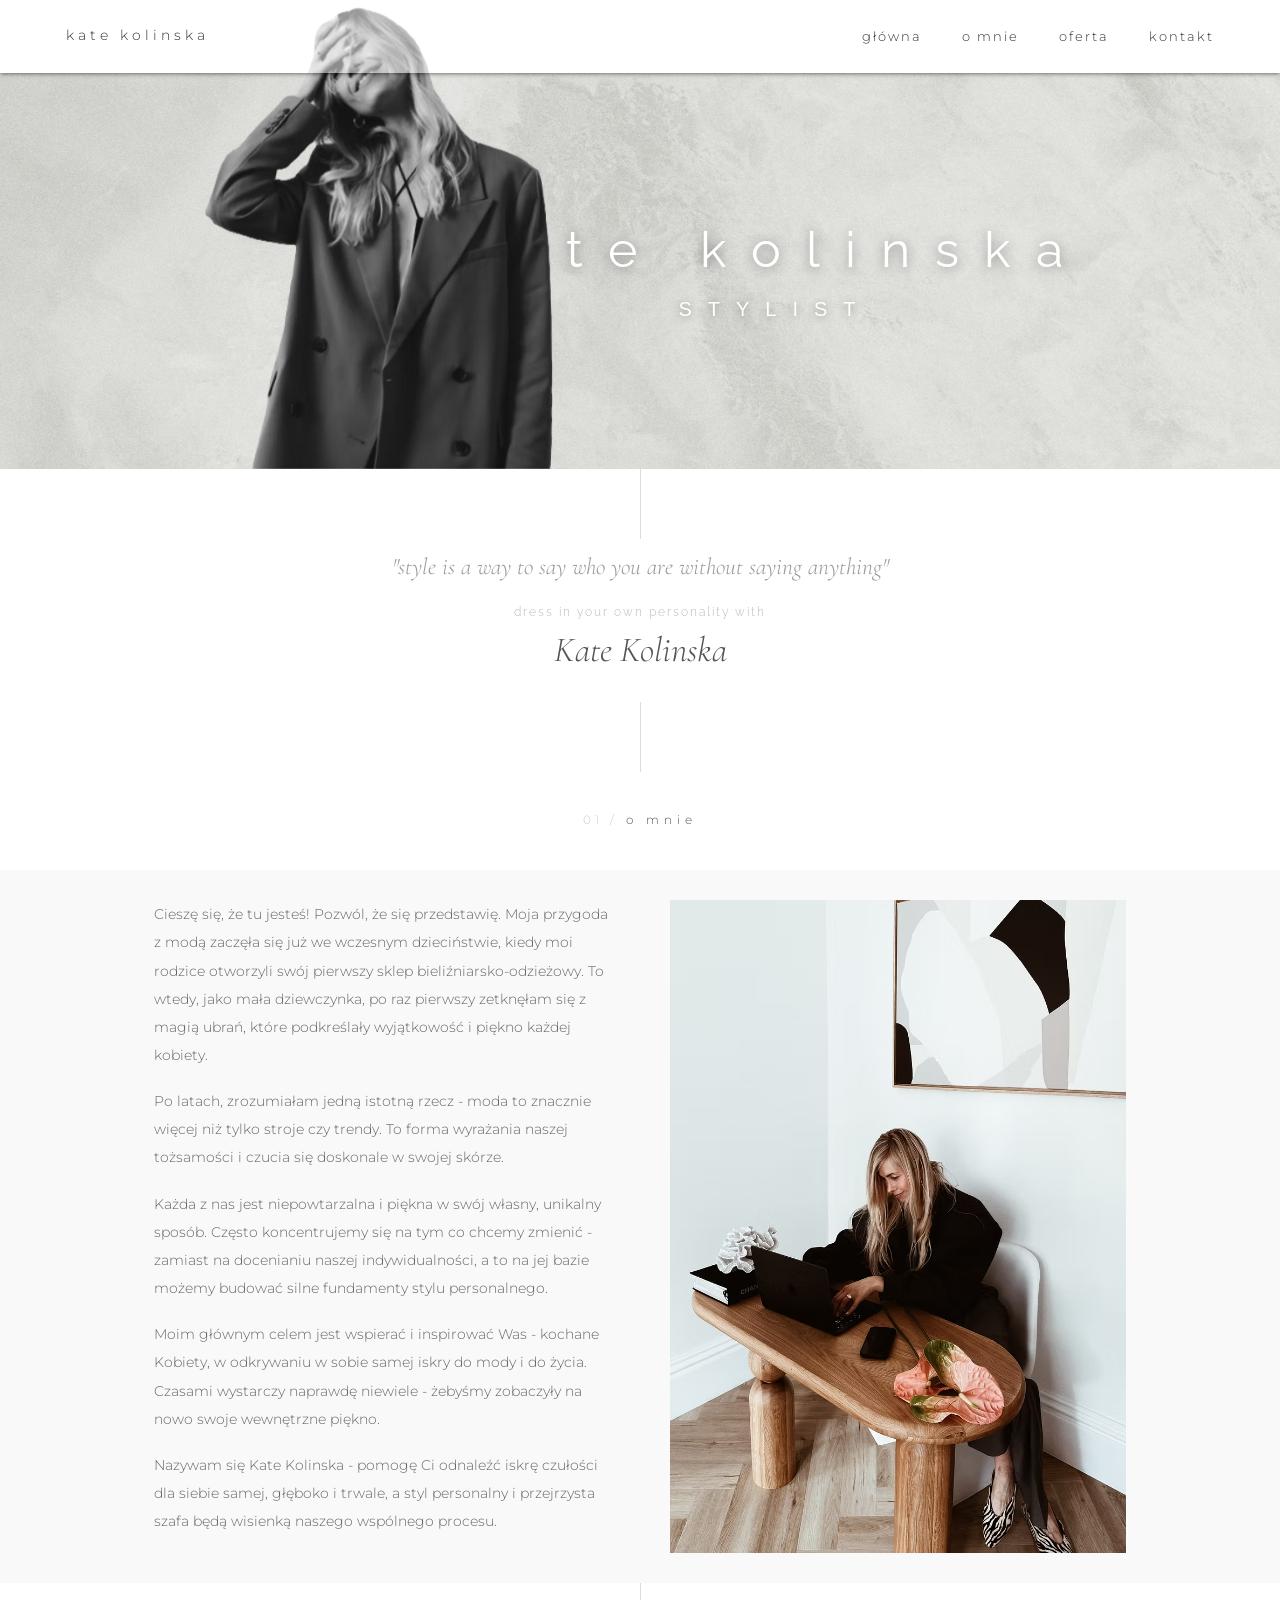
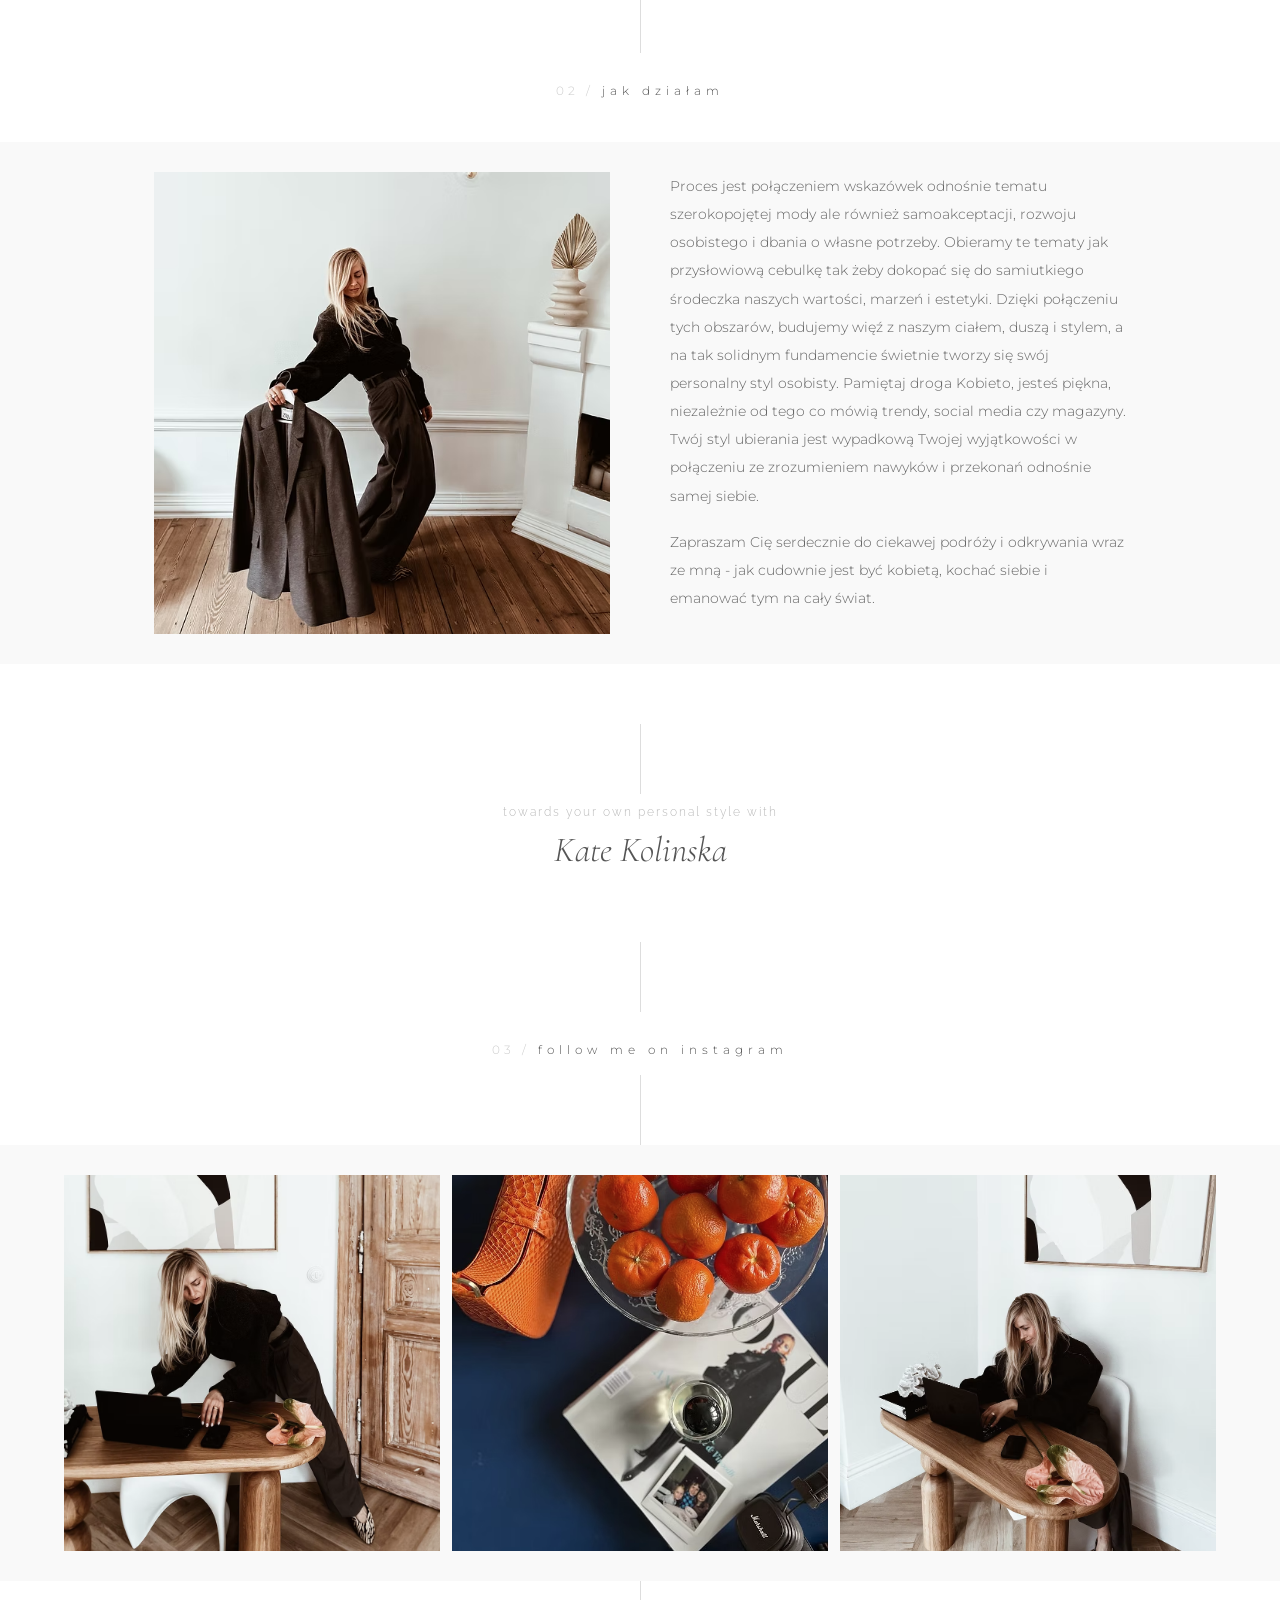
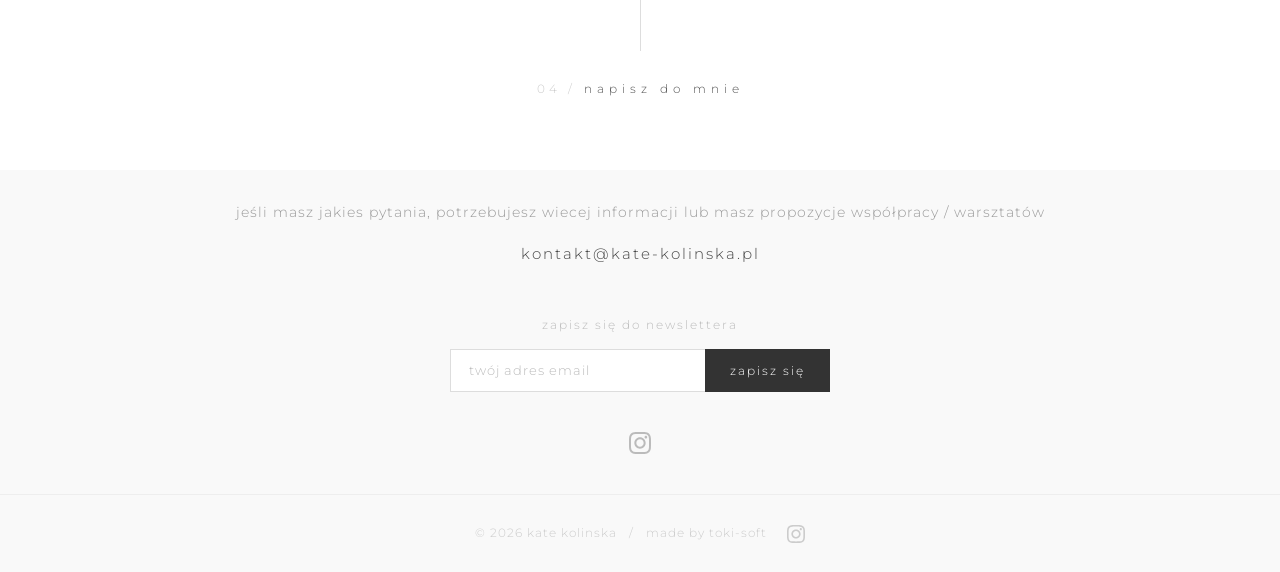
==== commit 915b33c3: "Add responsive layout for mobile devices" ====
--- a/index.html
+++ b/index.html
@@ -26,6 +26,7 @@
     <link rel="preconnect" href="https://fonts.gstatic.com" crossorigin>
     <link href="https://fonts.googleapis.com/css2?family=Cormorant+Garamond:ital,wght@0,300;0,400;1,300;1,400&family=Montserrat:wght@300;400&family=Raleway:wght@300;400&display=swap" rel="stylesheet">
     <link rel="stylesheet" href="style.css">
+    <link rel="stylesheet" href="responsive.css">
 </head>
 <body>
 
@@ -114,6 +115,7 @@
 
     <!-- CLOSING QUOTE -->
     <div class="closing-quote">
+        <div class="vertical-line"></div>
         <p class="quote-sub">towards your own personal style with</p>
         <p class="quote-name">Kate Kolinska</p>
     </div>
--- a/style.css
+++ b/style.css
@@ -538,113 +538,3 @@
     color: #999;
 }
 
-/* === MOBILE === */
-@media (max-width: 900px) {
-    .how-layout {
-        grid-template-columns: 1fr;
-    }
-
-    .how-images {
-        max-width: 500px;
-        margin: 0 auto;
-    }
-}
-
-@media (max-width: 768px) {
-    .header-container {
-        padding: 18px 25px;
-    }
-
-    .hamburger {
-        display: flex;
-    }
-
-    .main-nav {
-        display: none;
-        position: absolute;
-        top: 100%;
-        left: 0;
-        width: 100%;
-        background: #fff;
-        border-bottom: 1px solid #eee;
-        padding: 25px 0;
-    }
-
-    .main-nav.open {
-        display: block;
-    }
-
-    .main-nav ul {
-        flex-direction: column;
-        align-items: center;
-        gap: 22px;
-    }
-
-    .hero {
-        height: 36vh;
-    }
-
-    .hero-dark-side {
-        width: 100%;
-    }
-
-    .hero-portrait {
-        left: 5%;
-        right: 5%;
-        height: 100%;
-    }
-
-    .hero-text {
-        left: 5%;
-        width: auto;
-        bottom: 12px;
-        top: auto;
-        transform: none;
-    }
-
-    .hero-text h1 {
-        font-size: 1.2rem;
-        letter-spacing: 3px;
-    }
-
-    .hero-subtitle {
-        font-size: 0.55rem;
-        letter-spacing: 5px;
-    }
-
-    .section-inner {
-        padding: 60px 25px;
-    }
-
-    .instagram-grid {
-        gap: 8px;
-    }
-
-    .newsletter form {
-        flex-direction: column;
-    }
-
-    .newsletter input[type="email"] {
-        border-right: 1px solid #ddd;
-        border-bottom: none;
-    }
-
-    .newsletter button {
-        border-top: none;
-    }
-}
-
-@media (max-width: 480px) {
-    .hero-text h1 {
-        font-size: 1.9rem;
-        letter-spacing: 4px;
-    }
-
-    .quote-section blockquote {
-        font-size: 1.15rem;
-    }
-
-    .instagram-grid {
-        grid-template-columns: repeat(2, 1fr);
-    }
-}
--- a/responsive.css
+++ b/responsive.css
@@ -0,0 +1,374 @@
+/* ============================================
+   RESPONSIVE – kate-kolinska.pl
+   Wszystkie media queries dla strony głównej
+   i podstrony oferty
+   ============================================ */
+
+/* === TABLET (max 1024px) === */
+@media (max-width: 1024px) {
+    .about-layout {
+        gap: 30px;
+    }
+
+    .oferta-heading {
+        font-size: 2.1rem;
+    }
+}
+
+/* === MOBILE (max 768px) === */
+@media (max-width: 768px) {
+
+    /* --- Header / Nav --- */
+    .header-container {
+        padding: 18px 25px;
+    }
+
+    .hamburger {
+        display: flex;
+    }
+
+    .main-nav {
+        display: none;
+        position: absolute;
+        top: 100%;
+        left: 0;
+        width: 100%;
+        background: #fff;
+        border-bottom: 1px solid #eee;
+        padding: 25px 0;
+    }
+
+    .main-nav.open {
+        display: block;
+    }
+
+    .main-nav ul {
+        flex-direction: column;
+        align-items: center;
+        gap: 22px;
+    }
+
+    /* --- Hero --- */
+    .hero {
+        height: 24vh;
+        min-height: 145px;
+        overflow: visible;
+    }
+
+    .hero-portrait {
+        left: 4%;
+        right: auto;
+        height: 112%;
+        width: auto;
+        object-fit: contain;
+        object-position: bottom left;
+    }
+
+    .hero-text {
+        right: 11%;
+        left: auto;
+        top: 50%;
+        bottom: auto;
+        transform: translateY(-50%);
+        text-align: right;
+        width: auto;
+    }
+
+    .hero-text h1 {
+        font-size: 1.3rem;
+        letter-spacing: 3px;
+        margin-bottom: 3px;
+        text-shadow: 0 2px 18px rgba(0,0,0,0.85);
+    }
+
+    .hero-subtitle {
+        font-size: 0.62rem;
+        letter-spacing: 6px;
+        text-shadow: 0 1px 12px rgba(0,0,0,0.85);
+    }
+
+    /* --- About layouts – single column --- */
+    .about-layout {
+        grid-template-columns: 1fr;
+        gap: 0;
+    }
+
+    .about-layout .about-image {
+        order: 1;
+        height: 300px;
+    }
+
+    .about-layout .about-text {
+        order: 2;
+        padding: 26px 6%;
+    }
+
+    .about-layout .about-text p {
+        font-size: 0.82rem;
+        line-height: 1.75;
+        margin-bottom: 10px;
+    }
+
+    .about-layout .about-text p:last-child {
+        margin-bottom: 0;
+    }
+
+    /* --- Sections --- */
+    .section-inner {
+        padding: 60px 25px;
+    }
+
+    .section-instagram .about-zone {
+        padding-bottom: 0;
+    }
+
+    .section-contact .about-header-lined {
+        padding-top: 0;
+        padding-bottom: 40px;
+    }
+
+    /* --- Quote section – bliżej siebie, kreski krótsze --- */
+    .vertical-line {
+        height: 45px;
+    }
+
+    .about-connector {
+        height: 45px;
+        margin: 6px auto 0;
+    }
+
+    .quote-section blockquote {
+        margin-bottom: 6px;
+    }
+
+    .quote-sub {
+        margin-bottom: 2px;
+    }
+
+    .quote-name {
+        font-size: 1.6rem;
+        margin-bottom: 8px;
+    }
+
+    /* --- O mnie header – mniej białego --- */
+    .about-header {
+        padding: 16px 20px 14px;
+    }
+
+    /* --- Gray zone – ciemniejsze tło, padding nad zdjęciem --- */
+    .section-about .about-zone {
+        background: #e8e8e8;
+        padding-top: 22px;
+        padding-bottom: 0;
+    }
+
+    .section-how .about-zone {
+        background: #e8e8e8;
+        padding-top: 22px;
+        padding-bottom: 14px;
+    }
+
+    .section-how .about-header-lined {
+        padding-top: 0;
+        padding-bottom: 14px;
+    }
+
+    .section-how .about-layout .about-image {
+        height: auto;
+    }
+
+    .section-how .about-layout .about-image img {
+        height: auto;
+        object-fit: initial;
+    }
+
+    /* --- Closing quote --- */
+    .closing-quote {
+        padding: 0 20px 10px;
+    }
+
+    /* --- Instagram header --- */
+    .section-instagram .about-header-lined {
+        gap: 8px;
+    }
+
+    .section-instagram .about-header-lined .vertical-line {
+        height: 45px;
+        margin-bottom: 4px;
+    }
+
+    .section-instagram .about-header-lined .vertical-line:last-child {
+        display: none;
+    }
+
+    /* --- Instagram grid --- */
+    .instagram-grid {
+        gap: 8px;
+    }
+
+    /* --- Newsletter --- */
+    .newsletter form {
+        flex-direction: column;
+    }
+
+    .newsletter input[type="email"] {
+        border-right: 1px solid #ddd;
+        border-bottom: none;
+    }
+
+    .newsletter button {
+        border-top: none;
+    }
+
+    /* --- Oferta – szare tło dla wszystkich sekcji --- */
+    .oferta-zone--white {
+        background: #f9f9f9;
+    }
+
+    /* --- Oferta – heading blocks --- */
+    .oferta-heading {
+        font-size: 1.75rem;
+    }
+
+    .oferta-with {
+        margin-left: 0;
+        white-space: normal;
+        margin-top: 8px;
+    }
+
+    .oferta-heading-block {
+        padding: 36px 6%;
+    }
+
+    /* --- Oferta – mid quote --- */
+    .oferta-mid-quote {
+        padding: 40px 6%;
+        text-align: left;
+    }
+
+    .oferta-mid-quote blockquote {
+        padding: 0;
+    }
+
+    .mid-quote-big {
+        font-size: 1.5rem;
+    }
+
+    /* --- Oferta – package sections --- */
+    .oferta-zone .about-layout,
+    .oferta-zone .about-layout--image-left {
+        grid-template-columns: 1fr;
+        gap: 0;
+    }
+
+    .oferta-zone .about-layout .about-image,
+    .oferta-zone .about-layout--image-left .about-image {
+        order: 1;
+        height: 300px;
+    }
+
+    .oferta-zone .about-layout .about-text,
+    .oferta-zone .about-layout--image-left .about-text {
+        order: 2;
+        padding: 28px 0;
+    }
+
+    .oferta-package-name {
+        font-size: 1.2rem !important;
+        margin-top: 14px !important;
+    }
+
+    .oferta-cta-btn {
+        margin-top: 14px;
+        padding: 10px 22px;
+    }
+
+    .oferta-zone .about-layout .about-text,
+    .oferta-zone .about-layout--image-left .about-text {
+        padding: 18px 0;
+    }
+
+    /* --- Oferta – closing quote --- */
+    .oferta-closing {
+        padding: 0 20px 60px;
+    }
+
+    .oferta-closing .oferta-heading {
+        font-size: 1.6rem;
+    }
+}
+
+/* === SMALL PHONE (max 480px) === */
+@media (max-width: 480px) {
+
+    /* --- Hero --- */
+    .hero {
+        height: 24vh;
+    }
+
+    .hero-portrait {
+        height: 112%;
+    }
+
+    .hero-text h1 {
+        font-size: 1.1rem;
+        letter-spacing: 2px;
+    }
+
+    .hero-subtitle {
+        font-size: 0.55rem;
+        letter-spacing: 5px;
+    }
+
+    /* --- Quote --- */
+    .quote-section blockquote {
+        font-size: 1.1rem;
+    }
+
+    /* --- About --- */
+    .about-layout .about-image {
+        height: 380px;
+    }
+
+    .about-layout .about-image img {
+        object-position: center center;
+    }
+
+    .section-how .about-layout .about-image {
+        height: auto;
+    }
+
+    .section-how .about-layout .about-image img {
+        height: auto;
+        object-fit: initial;
+    }
+
+    /* --- Instagram --- */
+    .instagram-grid {
+        grid-template-columns: repeat(3, 1fr);
+        gap: 6px;
+    }
+
+    .section-instagram .about-zone {
+        padding-left: 4%;
+        padding-right: 4%;
+    }
+
+    /* --- Oferta --- */
+    .oferta-heading {
+        font-size: 1.4rem;
+    }
+
+    .mid-quote-big {
+        font-size: 1.2rem;
+    }
+
+    .oferta-zone .about-layout .about-image,
+    .oferta-zone .about-layout--image-left .about-image {
+        height: 250px;
+    }
+
+    .oferta-closing .oferta-heading {
+        font-size: 1.3rem;
+    }
+}
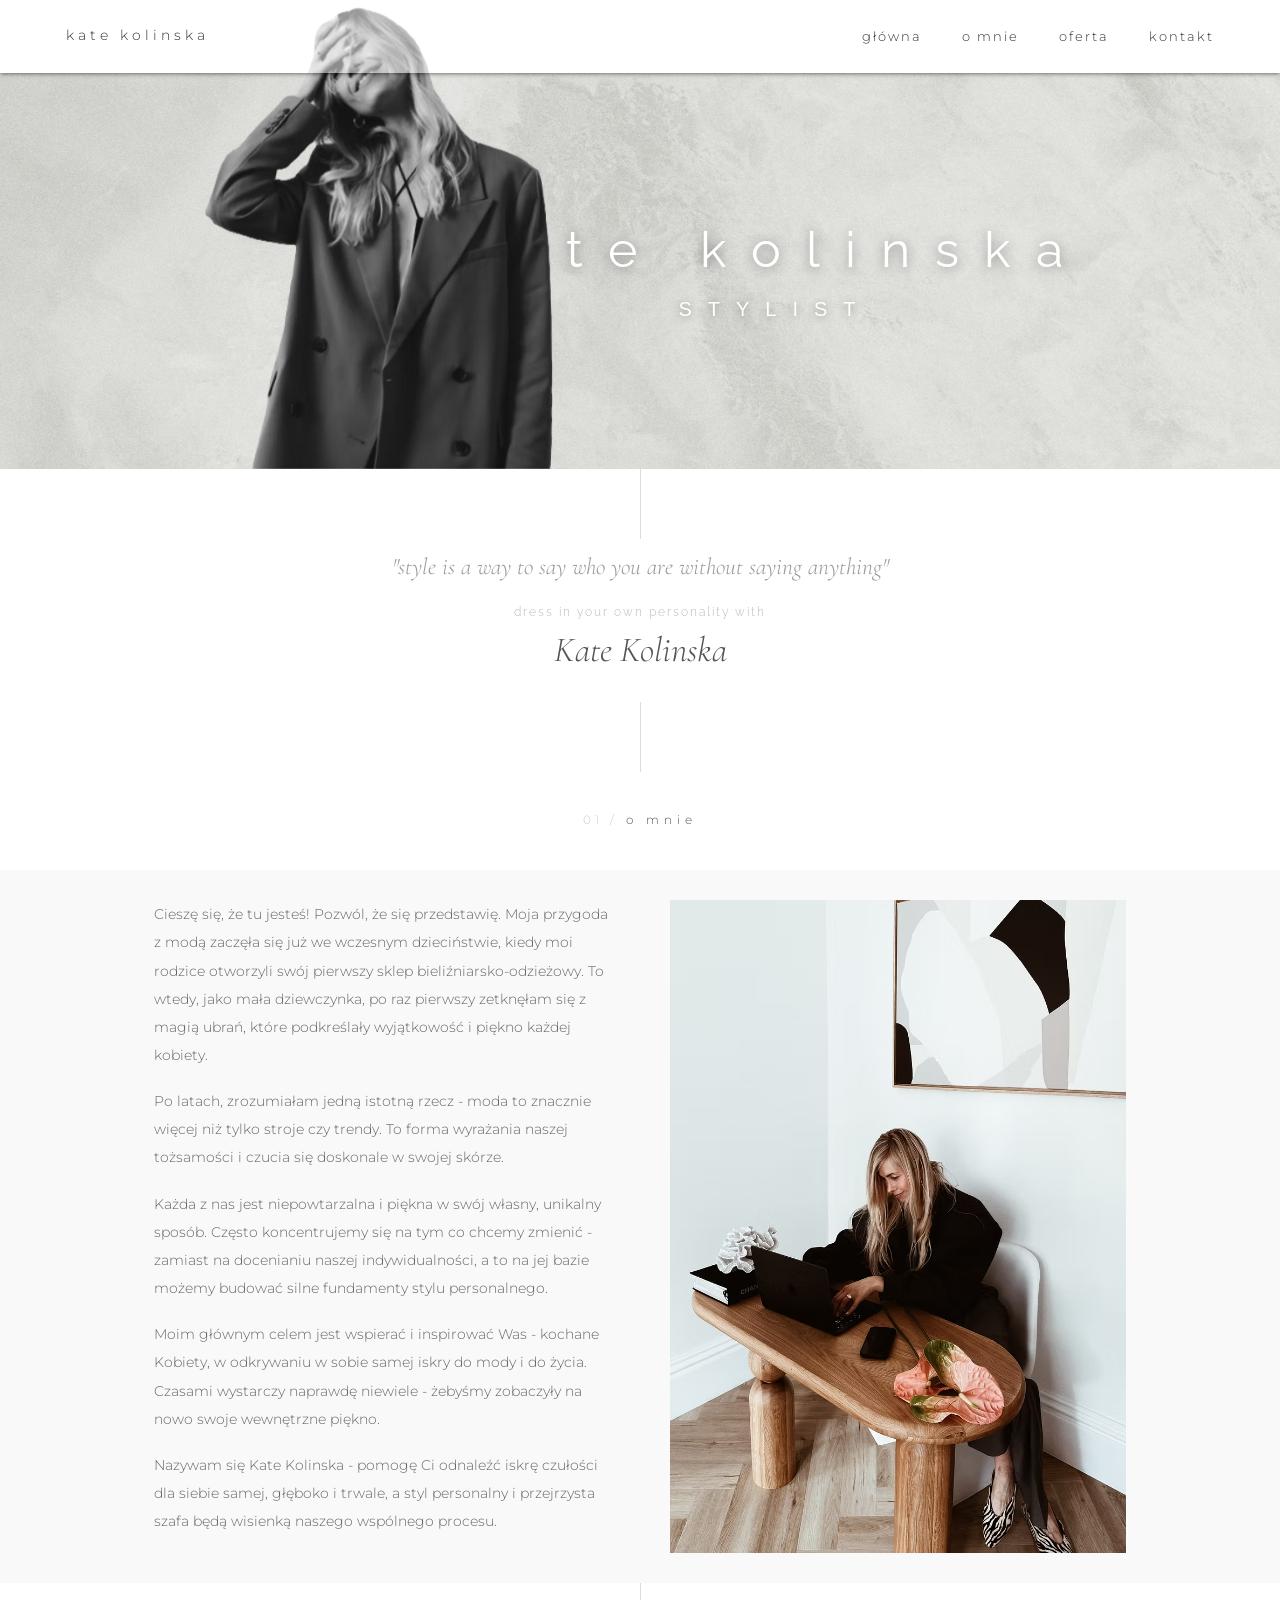
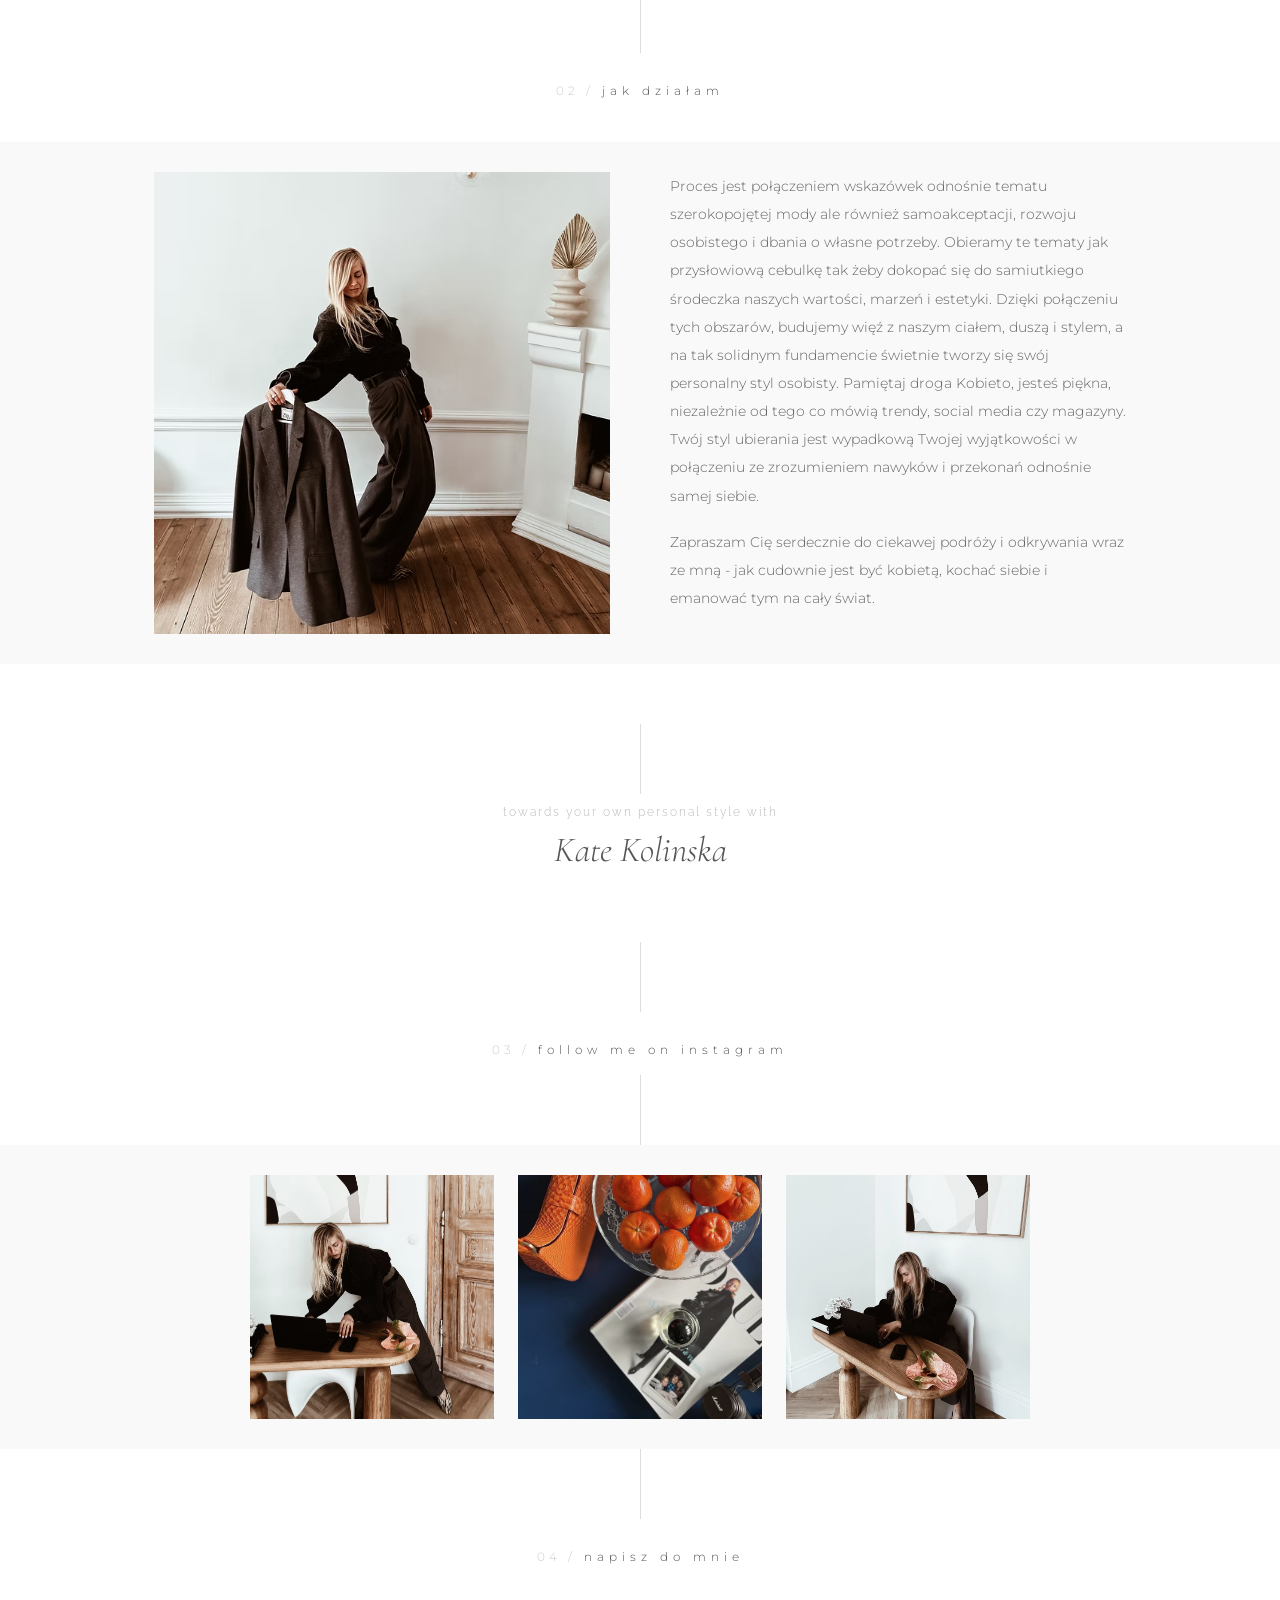
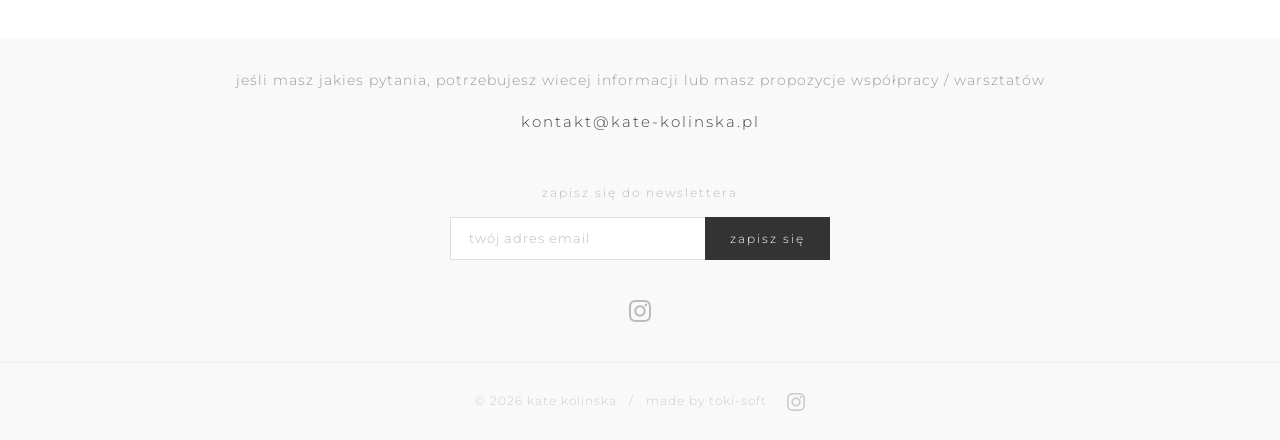
==== commit 76a04677: "added newsleter popup window and mobile resolution" ====
--- a/index.html
+++ b/index.html
@@ -159,8 +159,9 @@
             <a href="mailto:kontakt@kate-kolinska.pl" class="contact-email">kontakt@kate-kolinska.pl</a>
             <p class="newsletter-label">zapisz się do newslettera</p>
             <div class="newsletter">
-                <form>
-                    <input type="email" placeholder="twój adres email" required>
+                <form action="https://formspree.io/f/xpqgogln" method="POST">
+                    <input type="hidden" name="_subject" value="Nowy zapis do newslettera – kate-kolinska.pl">
+                    <input type="email" name="email" placeholder="twój adres email" required>
                     <button type="submit">zapisz się</button>
                 </form>
             </div>
@@ -182,6 +183,16 @@
         </a>
     </footer>
 
+    <!-- NEWSLETTER POPUP -->
+    <div class="newsletter-popup" id="newsletter-popup">
+        <div class="newsletter-popup-box">
+            <button class="newsletter-popup-close" id="newsletter-popup-close">&#215;</button>
+            <div class="vertical-line"></div>
+            <p class="newsletter-popup-title">dziękujemy!</p>
+            <p class="newsletter-popup-text">Super! Zapisałeś się do newslettera Kate Kolinska.<br>Będziemy w kontakcie.</p>
+        </div>
+    </div>
+
     <script src="script.js"></script>
 </body>
 </html>
--- a/style.css
+++ b/style.css
@@ -380,7 +380,9 @@
 .instagram-grid {
     display: grid;
     grid-template-columns: repeat(3, 1fr);
-    gap: 12px;
+    gap: 24px;
+    max-width: 780px;
+    margin: 0 auto;
 }
 
 .instagram-grid a {
@@ -510,6 +512,65 @@
     color: #888;
 }
 
+/* === NEWSLETTER POPUP === */
+.newsletter-popup {
+    display: none;
+    position: fixed;
+    inset: 0;
+    background: rgba(0, 0, 0, 0.35);
+    z-index: 999;
+    align-items: center;
+    justify-content: center;
+}
+
+.newsletter-popup.open {
+    display: flex;
+}
+
+.newsletter-popup-box {
+    background: #fff;
+    padding: 48px 52px 44px;
+    text-align: center;
+    position: relative;
+    max-width: 360px;
+    width: 88%;
+}
+
+.newsletter-popup-close {
+    position: absolute;
+    top: 14px;
+    right: 18px;
+    background: none;
+    border: none;
+    font-size: 1.1rem;
+    color: #bbb;
+    cursor: pointer;
+    line-height: 1;
+    transition: color 0.2s;
+}
+
+.newsletter-popup-close:hover {
+    color: #555;
+}
+
+.newsletter-popup-title {
+    font-family: 'Cormorant Garamond', serif;
+    font-style: italic;
+    font-size: 2rem;
+    color: #555;
+    font-weight: 300;
+    margin: 10px 0 12px;
+}
+
+.newsletter-popup-text {
+    font-family: 'Montserrat', sans-serif;
+    font-weight: 300;
+    font-size: 0.78rem;
+    letter-spacing: 1px;
+    color: #999;
+    line-height: 1.9;
+}
+
 /* === FOOTER === */
 .main-footer {
     background: #f9f9f9;
--- a/responsive.css
+++ b/responsive.css
@@ -127,6 +127,23 @@
         padding-bottom: 40px;
     }
 
+    /* --- Newsletter popup --- */
+    .newsletter-popup-box {
+        width: 72%;
+        max-width: 300px;
+        padding: 34px 24px 30px;
+    }
+
+    .newsletter-popup-title {
+        font-size: 1.6rem;
+        margin: 8px 0 10px;
+    }
+
+    .newsletter-popup-text {
+        font-size: 0.72rem;
+        letter-spacing: 0.5px;
+    }
+
     /* --- Quote section – bliżej siebie, kreski krótsze --- */
     .vertical-line {
         height: 45px;
@@ -264,7 +281,13 @@
     .oferta-zone .about-layout .about-image,
     .oferta-zone .about-layout--image-left .about-image {
         order: 1;
-        height: 300px;
+        height: auto;
+    }
+
+    .oferta-zone .about-layout .about-image img,
+    .oferta-zone .about-layout--image-left .about-image img {
+        height: auto;
+        object-fit: initial;
     }
 
     .oferta-zone .about-layout .about-text,
@@ -365,7 +388,13 @@
 
     .oferta-zone .about-layout .about-image,
     .oferta-zone .about-layout--image-left .about-image {
-        height: 250px;
+        height: auto;
+    }
+
+    .oferta-zone .about-layout .about-image img,
+    .oferta-zone .about-layout--image-left .about-image img {
+        height: auto;
+        object-fit: initial;
     }
 
     .oferta-closing .oferta-heading {
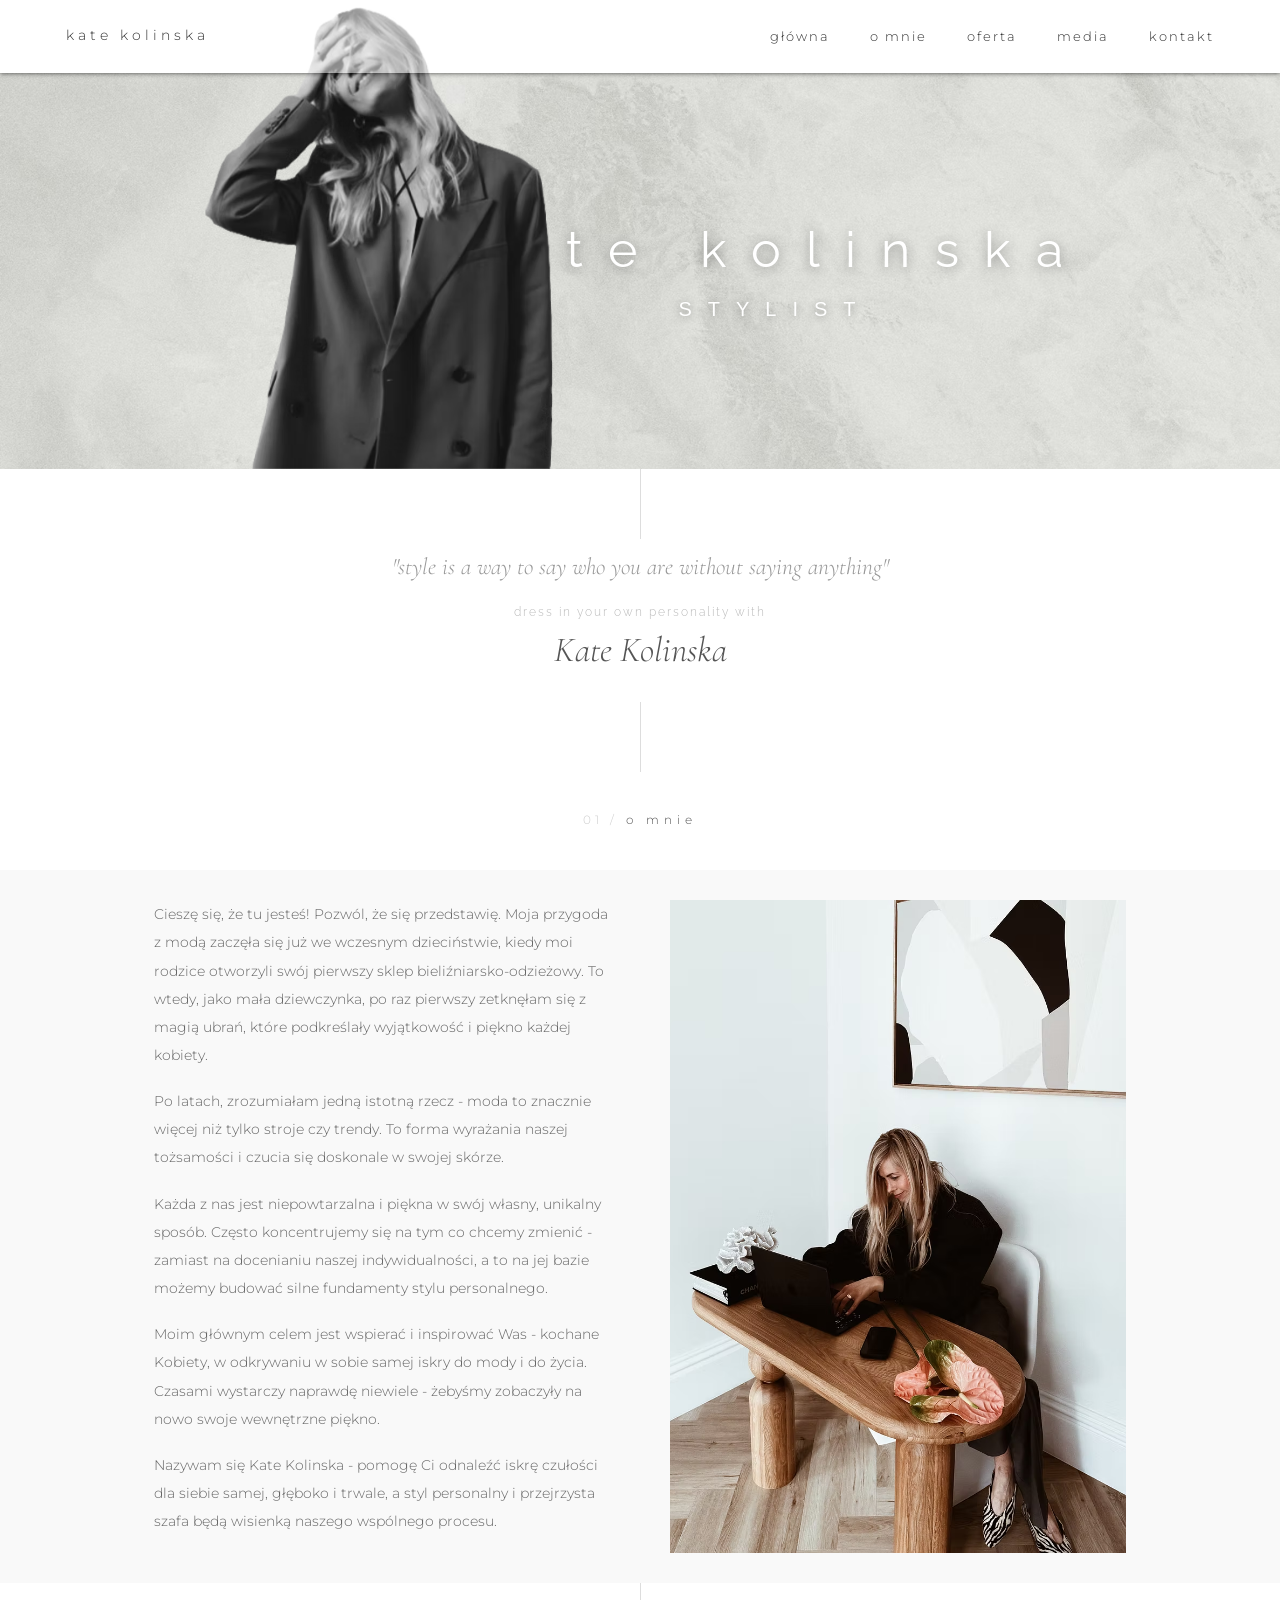
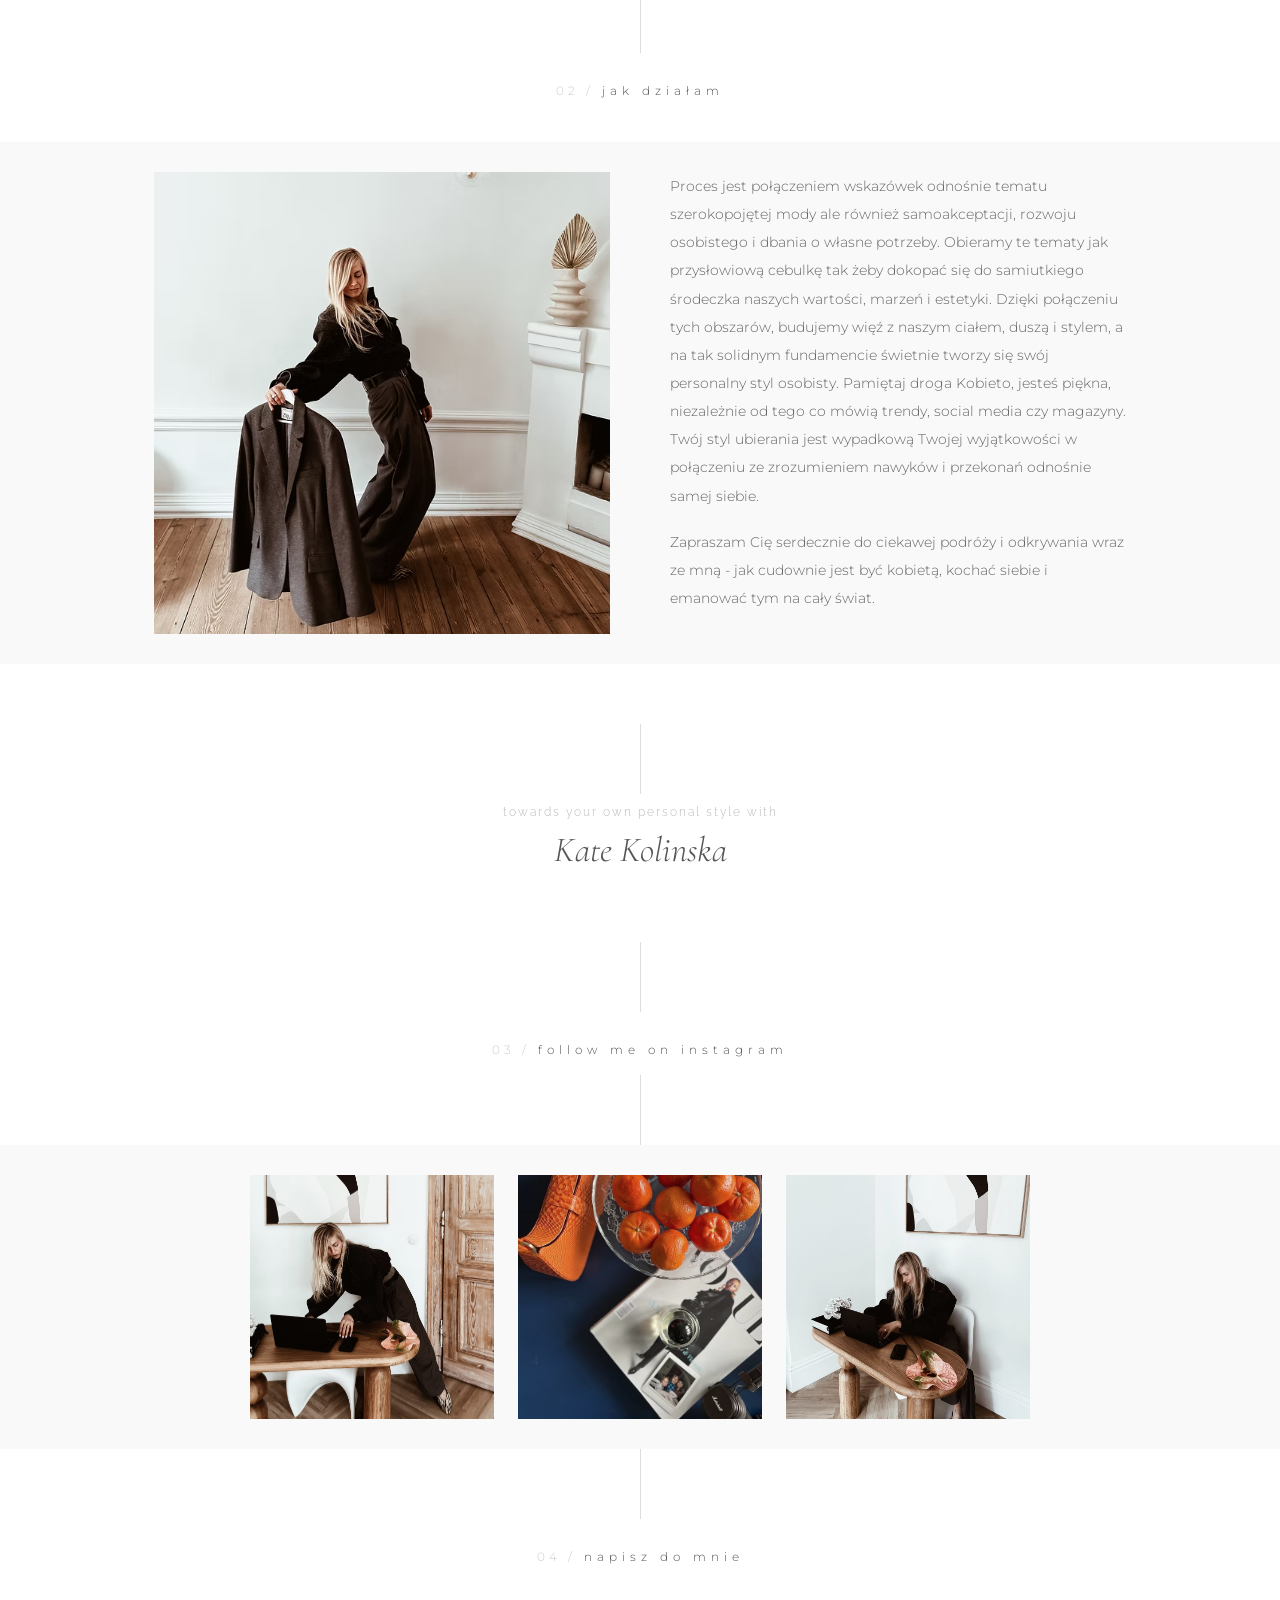
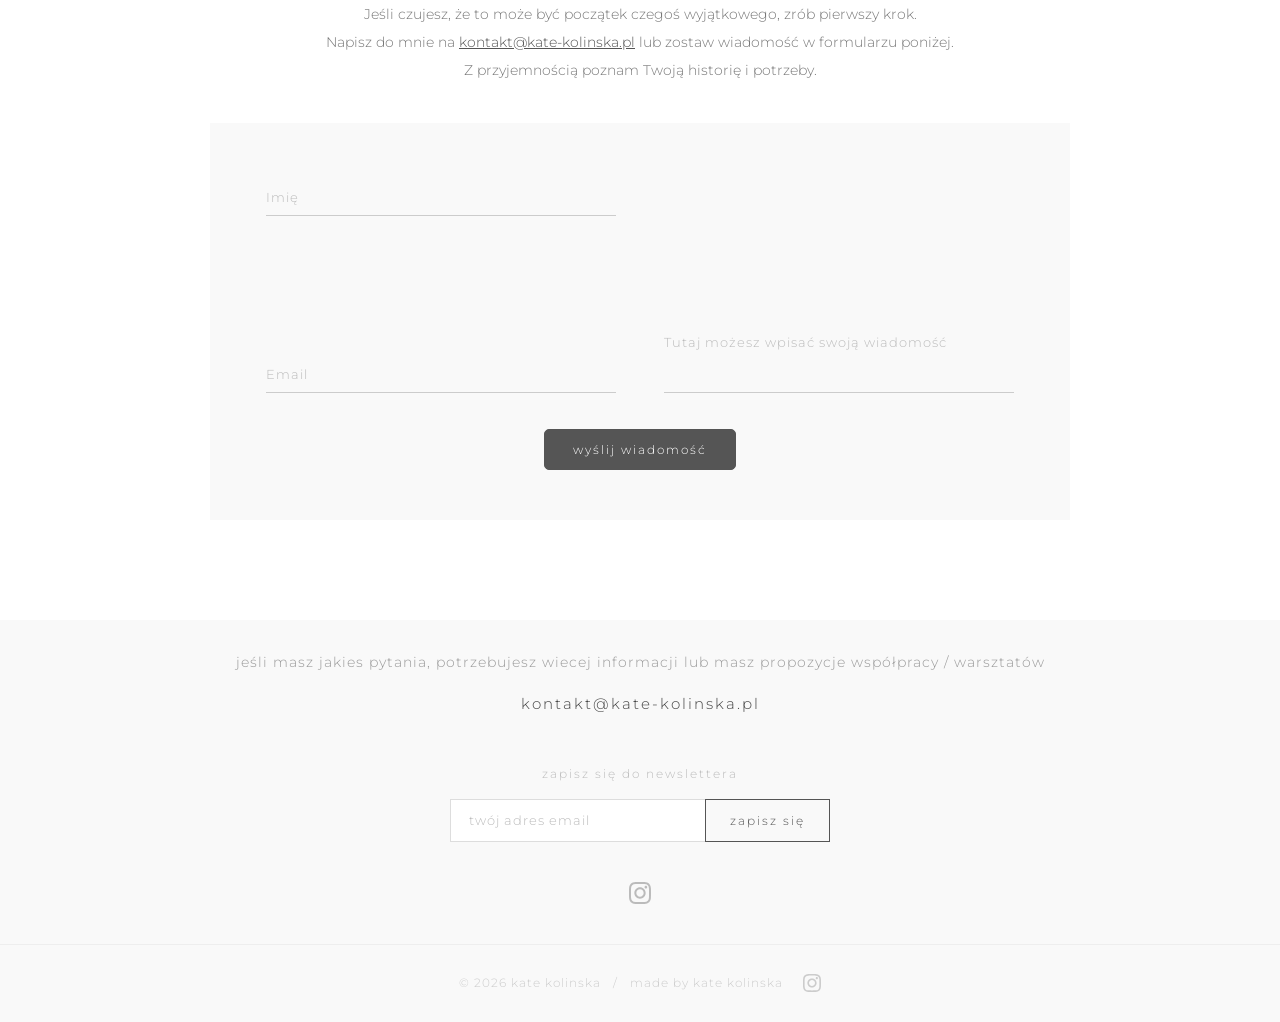
==== commit b190bf0b: "added new site media to the website" ====
--- a/index.html
+++ b/index.html
@@ -1,198 +1,384 @@
 <!DOCTYPE html>
 <html lang="pl">
-<head>
-    <meta charset="UTF-8">
-    <meta name="viewport" content="width=device-width, initial-scale=1.0">
-    <title>Kate Kolinska | Personal Stylist – Coaching Stylu Warszawa</title>
-    <meta name="description" content="Kate Kolinska – personal stylist pomagająca kobietom odkryć ich unikalny styl. Coaching stylu, przegląd szafy, zakupy osobiste. Warszawa i online.">
-    <link rel="canonical" href="https://kate-kolinska.pl/">
+  <head>
+    <meta charset="UTF-8" />
+    <meta name="viewport" content="width=device-width, initial-scale=1.0" />
+    <title>Kate Kolinska | Personal Stylist i Coaching Stylu Wroclaw</title>
+    <meta
+      name="description"
+      content="Kate Kolinska – personal stylist pomagająca kobietom odkryć ich unikalny styl. Coaching stylu, przegląd szafy, zakupy osobiste. Warszawa i online."
+    />
+    <link rel="canonical" href="https://kate-kolinska.pl/" />
 
     <!-- Open Graph -->
-    <meta property="og:type" content="website">
-    <meta property="og:url" content="https://kate-kolinska.pl/">
-    <meta property="og:title" content="Kate Kolinska | Personal Stylist – Coaching Stylu Warszawa">
-    <meta property="og:description" content="Kate Kolinska – personal stylist pomagająca kobietom odkryć ich unikalny styl. Coaching stylu, przegląd szafy, zakupy osobiste. Warszawa i online.">
-    <meta property="og:image" content="https://kate-kolinska.pl/photo/hero-portrait.png">
-    <meta property="og:locale" content="pl_PL">
+
+    <meta property="og:site_name" content="Kate Kolinska" />
+    <meta property="og:type" content="website" />
+    <meta property="og:site_name" content="Kate Kolinska" />
+
+    <meta
+      property="og:title"
+      content="Kate Kolinska | Personal Stylist – Coaching Stylu Wrocław"
+    />
+    <meta
+      property="og:description"
+      content="Kate Kolinska – personal stylist pomagająca kobietom odkryć ich unikalny styl. Coaching stylu, przegląd szafy, zakupy osobiste. Wroclaw i online."
+    />
+    <meta
+      property="og:image"
+      content="https://kate-kolinska.pl/photo/hero-portrait.png"
+    />
+    <meta property="og:locale" content="pl_PL" />
 
     <!-- Twitter Card -->
-    <meta name="twitter:card" content="summary_large_image">
-    <meta name="twitter:title" content="Kate Kolinska | Personal Stylist">
-    <meta name="twitter:description" content="Coaching stylu, przegląd szafy, zakupy osobiste. Warszawa i online.">
-    <meta name="twitter:image" content="https://kate-kolinska.pl/photo/hero-portrait.png">
-
-    <link rel="icon" type="image/png" href="/favicon.png">
-    <link rel="preconnect" href="https://fonts.googleapis.com">
-    <link rel="preconnect" href="https://fonts.gstatic.com" crossorigin>
-    <link href="https://fonts.googleapis.com/css2?family=Cormorant+Garamond:ital,wght@0,300;0,400;1,300;1,400&family=Montserrat:wght@300;400&family=Raleway:wght@300;400&display=swap" rel="stylesheet">
-    <link rel="stylesheet" href="style.css">
-    <link rel="stylesheet" href="responsive.css">
-</head>
-<body>
-
+    <meta name="twitter:card" content="summary_large_image" />
+    <meta name="twitter:title" content="Kate Kolinska | Personal Stylist" />
+    <meta
+      name="twitter:description"
+      content="Coaching stylu, przegląd szafy, zakupy osobiste. Warszawa i online."
+    />
+    <meta
+      name="twitter:image"
+      content="https://kate-kolinska.pl/photo/hero-portrait.png"
+    />
+
+    <link rel="icon" type="image/png" href="/favicon.png" />
+    <link rel="preconnect" href="https://fonts.googleapis.com" />
+    <link rel="preconnect" href="https://fonts.gstatic.com" crossorigin />
+    <link
+      href="https://fonts.googleapis.com/css2?family=Cormorant+Garamond:ital,wght@0,300;0,400;1,300;1,400&family=Montserrat:wght@300;400&family=Raleway:wght@300;400&display=swap"
+      rel="stylesheet"
+    />
+    <link rel="stylesheet" href="style.css" />
+    <link rel="stylesheet" href="responsive.css" />
+
+    <!-- Google tag (gtag.js) -->
+    <script
+      async
+      src="https://www.googletagmanager.com/gtag/js?id=G-4ZHYT9PMK6"
+    ></script>
+    <script>
+      window.dataLayer = window.dataLayer || [];
+      function gtag() {
+        dataLayer.push(arguments);
+      }
+      gtag("js", new Date());
+
+      gtag("config", "G-4ZHYT9PMK6");
+    </script>
+  </head>
+  <body>
     <!-- NAGŁÓWEK -->
     <header class="main-header" id="top">
-        <div class="header-container">
-            <a href="#top" class="logo">kate kolinska</a>
-            <nav class="main-nav" id="main-nav">
-                <ul>
-                    <li><a href="#">główna</a></li>
-                    <li><a href="#o-mnie">o mnie</a></li>
-                    <li><a href="oferta.html">oferta</a></li>
-                    <li><a href="#kontakt">kontakt</a></li>
-                </ul>
-            </nav>
-            <button class="hamburger" id="hamburger" aria-label="Menu">
-                <span></span>
-                <span></span>
-                <span></span>
-            </button>
-        </div>
+      <div class="header-container">
+        <a href="#top" class="logo">kate kolinska</a>
+        <nav class="main-nav" id="main-nav">
+          <ul>
+            <li><a href="#">główna</a></li>
+            <li><a href="#o-mnie">o mnie</a></li>
+            <li><a href="oferta.html">oferta</a></li>
+            <li><a href="media.html">media</a></li>
+            <li><a href="#kontakt">kontakt</a></li>
+          </ul>
+        </nav>
+        <button class="hamburger" id="hamburger" aria-label="Menu">
+          <span></span>
+          <span></span>
+          <span></span>
+        </button>
+      </div>
     </header>
 
     <!-- HERO -->
     <section class="hero">
-        <img src="tło.jpg" class="hero-bg" alt="Kate Kolinska personal stylist – tło">
-        <img src="hero-portrait.png" class="hero-portrait" alt="Kate Kolinska">
-        <div class="hero-text">
-            <h1>kate kolinska</h1>
-            <p class="hero-subtitle">STYLIST</p>
-        </div>
+      <img
+        src="tło.jpg"
+        class="hero-bg"
+        alt="Kate Kolinska personal stylist – tło"
+      />
+      <img src="hero-portrait.png" class="hero-portrait" alt="Kate Kolinska" />
+      <div class="hero-text">
+        <h1>kate kolinska</h1>
+        <p class="hero-subtitle">STYLIST</p>
+      </div>
     </section>
 
     <!-- CYTAT -->
     <section class="quote-section">
-        <div class="vertical-line"></div>
-        <blockquote>"style is a way to say who you are without saying anything"</blockquote>
-        <p class="quote-sub">dress in your own personality with</p>
-        <p class="quote-name">Kate Kolinska</p>
-        <div class="vertical-line about-connector"></div>
+      <div class="vertical-line"></div>
+      <blockquote>
+        "style is a way to say who you are without saying anything"
+      </blockquote>
+      <p class="quote-sub">dress in your own personality with</p>
+      <p class="quote-name">Kate Kolinska</p>
+      <div class="vertical-line about-connector"></div>
     </section>
 
     <!-- 01 O MNIE -->
     <section class="section-about" id="o-mnie">
-        <div class="about-header">
-            <span class="about-number">01 /</span>
-            <h2 class="about-title">o mnie</h2>
-        </div>
-        <div class="about-zone">
-            <div class="about-layout">
-                <div class="about-text">
-                    <p>Cieszę się, że tu jesteś! Pozwól, że się przedstawię. Moja przygoda z modą zaczęła się już we wczesnym dzieciństwie, kiedy moi rodzice otworzyli swój pierwszy sklep bieliźniarsko-odzieżowy. To wtedy, jako mała dziewczynka, po raz pierwszy zetknęłam się z magią ubrań, które podkreślały wyjątkowość i piękno każdej kobiety.</p>
-                    <p>Po latach, zrozumiałam jedną istotną rzecz - moda to znacznie więcej niż tylko stroje czy trendy. To forma wyrażania naszej tożsamości i czucia się doskonale w swojej skórze.</p>
-                    <p>Każda z nas jest niepowtarzalna i piękna w swój własny, unikalny sposób. Często koncentrujemy się na tym co chcemy zmienić - zamiast na docenianiu naszej indywidualności, a to na jej bazie możemy budować silne fundamenty stylu personalnego.</p>
-                    <p>Moim głównym celem jest wspierać i inspirować Was - kochane Kobiety, w odkrywaniu w sobie samej iskry do mody i do życia. Czasami wystarczy naprawdę niewiele - żebyśmy zobaczyły na nowo swoje wewnętrzne piękno.</p>
-                    <p>Nazywam się Kate Kolinska - pomogę Ci odnaleźć iskrę czułości dla siebie samej, głęboko i trwale, a styl personalny i przejrzysta szafa będą wisienką naszego wspólnego procesu.</p>
-                </div>
-                <div class="about-image">
-                    <img src="photo/FullSizeRender_VSCO 45_JPG.jpg.avif" alt="Kate Kolinska – personal stylist">
-                </div>
-            </div>
-        </div>
+      <div class="about-header">
+        <span class="about-number">01 /</span>
+        <h2 class="about-title">o mnie</h2>
+      </div>
+      <div class="about-zone">
+        <div class="about-layout">
+          <div class="about-text">
+            <p>
+              Cieszę się, że tu jesteś! Pozwól, że się przedstawię. Moja
+              przygoda z modą zaczęła się już we wczesnym dzieciństwie, kiedy
+              moi rodzice otworzyli swój pierwszy sklep bieliźniarsko-odzieżowy.
+              To wtedy, jako mała dziewczynka, po raz pierwszy zetknęłam się z
+              magią ubrań, które podkreślały wyjątkowość i piękno każdej
+              kobiety.
+            </p>
+            <p>
+              Po latach, zrozumiałam jedną istotną rzecz - moda to znacznie
+              więcej niż tylko stroje czy trendy. To forma wyrażania naszej
+              tożsamości i czucia się doskonale w swojej skórze.
+            </p>
+            <p>
+              Każda z nas jest niepowtarzalna i piękna w swój własny, unikalny
+              sposób. Często koncentrujemy się na tym co chcemy zmienić -
+              zamiast na docenianiu naszej indywidualności, a to na jej bazie
+              możemy budować silne fundamenty stylu personalnego.
+            </p>
+            <p>
+              Moim głównym celem jest wspierać i inspirować Was - kochane
+              Kobiety, w odkrywaniu w sobie samej iskry do mody i do życia.
+              Czasami wystarczy naprawdę niewiele - żebyśmy zobaczyły na nowo
+              swoje wewnętrzne piękno.
+            </p>
+            <p>
+              Nazywam się Kate Kolinska - pomogę Ci odnaleźć iskrę czułości dla
+              siebie samej, głęboko i trwale, a styl personalny i przejrzysta
+              szafa będą wisienką naszego wspólnego procesu.
+            </p>
+          </div>
+          <div class="about-image">
+            <img
+              src="photo/FullSizeRender_VSCO 45_JPG.jpg.avif"
+              alt="Kate Kolinska – personal stylist"
+            />
+          </div>
+        </div>
+      </div>
     </section>
 
     <!-- 02 JAK DZIAŁAM -->
     <section class="section-how" id="jak-dzialm">
-        <div class="about-header about-header-lined">
-            <div class="vertical-line"></div>
-            <div class="about-title-row">
-                <span class="about-number">02 /</span>
-                <h2 class="about-title">jak działam</h2>
-            </div>
-        </div>
-        <div class="about-zone">
-            <div class="about-layout">
-                <div class="about-image">
-                    <img src="photo/FullSizeRender_VSCO 36_JPG.jpg.avif" alt="Kate Kolinska – coaching stylu jak działam">
-                </div>
-                <div class="about-text">
-                    <p>Proces jest połączeniem wskazówek odnośnie tematu szerokopojętej mody ale również samoakceptacji, rozwoju osobistego i dbania o własne potrzeby. Obieramy te tematy jak przysłowiową cebulkę tak żeby dokopać się do samiutkiego środeczka naszych wartości, marzeń i estetyki. Dzięki połączeniu tych obszarów, budujemy więź z naszym ciałem, duszą i stylem, a na tak solidnym fundamencie świetnie tworzy się swój personalny styl osobisty. Pamiętaj droga Kobieto, jesteś piękna, niezależnie od tego co mówią trendy, social media czy magazyny. Twój styl ubierania jest wypadkową Twojej wyjątkowości w połączeniu ze zrozumieniem nawyków i przekonań odnośnie samej siebie.</p>
-                    <p>Zapraszam Cię serdecznie do ciekawej podróży i odkrywania wraz ze mną - jak cudownie jest być kobietą, kochać siebie i emanować tym na cały świat.</p>
-                </div>
-            </div>
-        </div>
+      <div class="about-header about-header-lined">
+        <div class="vertical-line"></div>
+        <div class="about-title-row">
+          <span class="about-number">02 /</span>
+          <h2 class="about-title">jak działam</h2>
+        </div>
+      </div>
+      <div class="about-zone">
+        <div class="about-layout">
+          <div class="about-image">
+            <img
+              src="photo/FullSizeRender_VSCO 36_JPG.jpg.avif"
+              alt="Kate Kolinska – coaching stylu jak działam"
+            />
+          </div>
+          <div class="about-text">
+            <p>
+              Proces jest połączeniem wskazówek odnośnie tematu szerokopojętej
+              mody ale również samoakceptacji, rozwoju osobistego i dbania o
+              własne potrzeby. Obieramy te tematy jak przysłowiową cebulkę tak
+              żeby dokopać się do samiutkiego środeczka naszych wartości, marzeń
+              i estetyki. Dzięki połączeniu tych obszarów, budujemy więź z
+              naszym ciałem, duszą i stylem, a na tak solidnym fundamencie
+              świetnie tworzy się swój personalny styl osobisty. Pamiętaj droga
+              Kobieto, jesteś piękna, niezależnie od tego co mówią trendy,
+              social media czy magazyny. Twój styl ubierania jest wypadkową
+              Twojej wyjątkowości w połączeniu ze zrozumieniem nawyków i
+              przekonań odnośnie samej siebie.
+            </p>
+            <p>
+              Zapraszam Cię serdecznie do ciekawej podróży i odkrywania wraz ze
+              mną - jak cudownie jest być kobietą, kochać siebie i emanować tym
+              na cały świat.
+            </p>
+          </div>
+        </div>
+      </div>
     </section>
 
     <!-- CLOSING QUOTE -->
     <div class="closing-quote">
-        <div class="vertical-line"></div>
-        <p class="quote-sub">towards your own personal style with</p>
-        <p class="quote-name">Kate Kolinska</p>
+      <div class="vertical-line"></div>
+      <p class="quote-sub">towards your own personal style with</p>
+      <p class="quote-name">Kate Kolinska</p>
     </div>
 
     <!-- 03 INSTAGRAM -->
     <section class="section-instagram">
-        <div class="about-header about-header-lined">
-            <div class="vertical-line"></div>
-            <div class="about-title-row">
-                <span class="about-number">03 /</span>
-                <h2 class="about-title">follow me on instagram</h2>
-            </div>
-            <div class="vertical-line"></div>
-        </div>
-        <div class="about-zone">
-            <div class="instagram-grid">
-                <a href="https://www.instagram.com/kate_kolinska" target="_blank" rel="noopener">
-                    <img src="photo/abc72ac7-8f40-4756-972c-e1a03b0db609.jpeg.avif" alt="@kate_kolinska">
-                </a>
-                <a href="https://www.instagram.com/kate_kolinska" target="_blank" rel="noopener">
-                    <img src="photo/06c0bb_3555c4b31add47edaf9db078bc5b6a3e~mv2.jpg.avif" alt="@kate_kolinska">
-                </a>
-                <a href="https://www.instagram.com/kate_kolinska" target="_blank" rel="noopener">
-                    <img src="photo/FullSizeRender_VSCO 45_JPG.jpg.avif" alt="@kate_kolinska">
-                </a>
-            </div>
-        </div>
+      <div class="about-header about-header-lined">
+        <div class="vertical-line"></div>
+        <div class="about-title-row">
+          <span class="about-number">03 /</span>
+          <h2 class="about-title">follow me on instagram</h2>
+        </div>
+        <div class="vertical-line"></div>
+      </div>
+      <div class="about-zone">
+        <div class="instagram-grid">
+          <a
+            href="https://www.instagram.com/kate_kolinska"
+            target="_blank"
+            rel="noopener"
+          >
+            <img
+              src="photo/abc72ac7-8f40-4756-972c-e1a03b0db609.jpeg.avif"
+              alt="@kate_kolinska"
+            />
+          </a>
+          <a
+            href="https://www.instagram.com/kate_kolinska"
+            target="_blank"
+            rel="noopener"
+          >
+            <img
+              src="photo/06c0bb_3555c4b31add47edaf9db078bc5b6a3e~mv2.jpg.avif"
+              alt="@kate_kolinska"
+            />
+          </a>
+          <a
+            href="https://www.instagram.com/kate_kolinska"
+            target="_blank"
+            rel="noopener"
+          >
+            <img
+              src="photo/FullSizeRender_VSCO 45_JPG.jpg.avif"
+              alt="@kate_kolinska"
+            />
+          </a>
+        </div>
+      </div>
     </section>
 
     <!-- 04 KONTAKT -->
     <section class="section-contact" id="kontakt">
-        <div class="about-header about-header-lined">
-            <div class="vertical-line"></div>
-            <div class="about-title-row">
-                <span class="about-number">04 /</span>
-                <h2 class="about-title">napisz do mnie</h2>
+      <div class="about-header about-header-lined">
+        <div class="vertical-line"></div>
+        <div class="about-title-row">
+          <span class="about-number">04 /</span>
+          <h2 class="about-title">napisz do mnie</h2>
+        </div>
+      </div>
+
+      <!-- POROZMAWIAJMY -->
+      <section class="section-porozmawiajmy">
+        <div class="porozmawiajmy-inner">
+<p class="porozmawiajmy-text">Jeśli czujesz, że to może być początek czegoś wyjątkowego, zrób pierwszy krok.<br><br>Napisz do mnie na <a href="mailto:kontakt@kate-kolinska.pl">kontakt@kate-kolinska.pl</a> lub zostaw wiadomość w formularzu poniżej.<br><br>Z przyjemnością poznam Twoją historię i potrzeby.</p>
+
+          <form class="porozmawiajmy-form" action="https://formspree.io/f/xpqgogln" method="POST">
+            <input type="hidden" name="_subject" value="Nowa wiadomość – kate-kolinska.pl">
+            <input type="hidden" name="_replyto" value="">
+            <div class="porozmawiajmy-grid">
+              <div class="porozmawiajmy-fields">
+                <input class="porozmawiajmy-input" type="text" name="name" placeholder="Imię" required>
+                <input class="porozmawiajmy-input" type="email" name="email" placeholder="Email" required>
+              </div>
+              <div class="porozmawiajmy-textarea-wrap">
+                <textarea class="porozmawiajmy-textarea" name="message" placeholder="Tutaj możesz wpisać swoją wiadomość" required></textarea>
+              </div>
             </div>
-        </div>
-        <div class="about-zone contact-zone">
-            <p class="contact-intro">jeśli masz jakies pytania, potrzebujesz wiecej informacji lub masz propozycje współpracy / warsztatów</p>
-            <a href="mailto:kontakt@kate-kolinska.pl" class="contact-email">kontakt@kate-kolinska.pl</a>
-            <p class="newsletter-label">zapisz się do newslettera</p>
-            <div class="newsletter">
-                <form action="https://formspree.io/f/xpqgogln" method="POST">
-                    <input type="hidden" name="_subject" value="Nowy zapis do newslettera – kate-kolinska.pl">
-                    <input type="email" name="email" placeholder="twój adres email" required>
-                    <button type="submit">zapisz się</button>
-                </form>
+            <div class="porozmawiajmy-submit-wrap">
+              <button type="submit" class="porozmawiajmy-submit">wyślij wiadomość</button>
             </div>
-            <a href="https://www.instagram.com/kate_kolinska" target="_blank" rel="noopener" class="social-icon" aria-label="Instagram">
-                <svg viewBox="0 0 24 24" width="22" height="22" fill="currentColor">
-                    <path d="M12 2.163c3.204 0 3.584.012 4.85.07 3.252.148 4.771 1.691 4.919 4.919.058 1.265.069 1.645.069 4.849 0 3.205-.012 3.584-.069 4.849-.149 3.225-1.664 4.771-4.919 4.919-1.266.058-1.644.07-4.85.07-3.204 0-3.584-.012-4.849-.07-3.26-.149-4.771-1.699-4.919-4.92-.058-1.265-.07-1.644-.07-4.849 0-3.204.013-3.583.07-4.849.149-3.227 1.664-4.771 4.919-4.919 1.266-.057 1.645-.069 4.849-.069zm0-2.163c-3.259 0-3.667.014-4.947.072-4.358.2-6.78 2.618-6.98 6.98-.059 1.281-.073 1.689-.073 4.948 0 3.259.014 3.668.072 4.948.2 4.358 2.618 6.78 6.98 6.98 1.281.059 1.689.073 4.948.073 3.259 0 3.668-.014 4.948-.072 4.354-.2 6.782-2.618 6.979-6.98.059-1.28.073-1.689.073-4.948 0-3.259-.014-3.667-.072-4.947-.196-4.354-2.617-6.78-6.979-6.98-1.281-.059-1.69-.073-4.949-.073zm0 5.838c-3.403 0-6.162 2.759-6.162 6.162s2.759 6.163 6.162 6.163 6.162-2.759 6.162-6.163c0-3.403-2.759-6.162-6.162-6.162zm0 10.162c-2.209 0-4-1.79-4-4 0-2.209 1.791-4 4-4s4 1.791 4 4c0 2.21-1.791 4-4 4zm6.406-11.845c-.796 0-1.441.645-1.441 1.44s.645 1.44 1.441 1.44c.795 0 1.439-.645 1.439-1.44s-.644-1.44-1.439-1.44z"/>
-                </svg>
-            </a>
-        </div>
+          </form>
+        </div>
+      </section>
+
+      <div class="about-zone contact-zone">
+        <p class="contact-intro">
+          jeśli masz jakies pytania, potrzebujesz wiecej informacji lub masz
+          propozycje współpracy / warsztatów
+        </p>
+        <a href="mailto:kontakt@kate-kolinska.pl" class="contact-email"
+          >kontakt@kate-kolinska.pl</a
+        >
+        <p class="newsletter-label">zapisz się do newslettera</p>
+        <div class="newsletter">
+          <form action="https://formspree.io/f/xpqgogln" method="POST">
+            <input
+              type="hidden"
+              name="_subject"
+              value="Nowy zapis do newslettera – kate-kolinska.pl"
+            />
+            <input
+              type="email"
+              name="email"
+              placeholder="twój adres email"
+              required
+            />
+            <button type="submit">zapisz się</button>
+          </form>
+        </div>
+        <a
+          href="https://www.instagram.com/kate_kolinska"
+          target="_blank"
+          rel="noopener"
+          class="social-icon"
+          aria-label="Instagram"
+        >
+          <svg viewBox="0 0 24 24" width="22" height="22" fill="currentColor">
+            <path
+              d="M12 2.163c3.204 0 3.584.012 4.85.07 3.252.148 4.771 1.691 4.919 4.919.058 1.265.069 1.645.069 4.849 0 3.205-.012 3.584-.069 4.849-.149 3.225-1.664 4.771-4.919 4.919-1.266.058-1.644.07-4.85.07-3.204 0-3.584-.012-4.849-.07-3.26-.149-4.771-1.699-4.919-4.92-.058-1.265-.07-1.644-.07-4.849 0-3.204.013-3.583.07-4.849.149-3.227 1.664-4.771 4.919-4.919 1.266-.057 1.645-.069 4.849-.069zm0-2.163c-3.259 0-3.667.014-4.947.072-4.358.2-6.78 2.618-6.98 6.98-.059 1.281-.073 1.689-.073 4.948 0 3.259.014 3.668.072 4.948.2 4.358 2.618 6.78 6.98 6.98 1.281.059 1.689.073 4.948.073 3.259 0 3.668-.014 4.948-.072 4.354-.2 6.782-2.618 6.979-6.98.059-1.28.073-1.689.073-4.948 0-3.259-.014-3.667-.072-4.947-.196-4.354-2.617-6.78-6.979-6.98-1.281-.059-1.69-.073-4.949-.073zm0 5.838c-3.403 0-6.162 2.759-6.162 6.162s2.759 6.163 6.162 6.163 6.162-2.759 6.162-6.163c0-3.403-2.759-6.162-6.162-6.162zm0 10.162c-2.209 0-4-1.79-4-4 0-2.209 1.791-4 4-4s4 1.791 4 4c0 2.21-1.791 4-4 4zm6.406-11.845c-.796 0-1.441.645-1.441 1.44s.645 1.44 1.441 1.44c.795 0 1.439-.645 1.439-1.44s-.644-1.44-1.439-1.44z"
+            />
+          </svg>
+        </a>
+      </div>
     </section>
 
     <!-- FOOTER -->
     <footer class="main-footer">
-        <p>© 2026 kate kolinska &nbsp; / &nbsp; made by toki-soft</p>
-        <a href="https://www.instagram.com/kate_kolinska" target="_blank" rel="noopener" aria-label="Instagram">
-            <svg viewBox="0 0 24 24" width="18" height="18" fill="currentColor">
-                <path d="M12 2.163c3.204 0 3.584.012 4.85.07 3.252.148 4.771 1.691 4.919 4.919.058 1.265.069 1.645.069 4.849 0 3.205-.012 3.584-.069 4.849-.149 3.225-1.664 4.771-4.919 4.919-1.266.058-1.644.07-4.85.07-3.204 0-3.584-.012-4.849-.07-3.26-.149-4.771-1.699-4.919-4.92-.058-1.265-.07-1.644-.07-4.849 0-3.204.013-3.583.07-4.849.149-3.227 1.664-4.771 4.919-4.919 1.266-.057 1.645-.069 4.849-.069zm0-2.163c-3.259 0-3.667.014-4.947.072-4.358.2-6.78 2.618-6.98 6.98-.059 1.281-.073 1.689-.073 4.948 0 3.259.014 3.668.072 4.948.2 4.358 2.618 6.78 6.98 6.98 1.281.059 1.689.073 4.948.073 3.259 0 3.668-.014 4.948-.072 4.354-.2 6.782-2.618 6.979-6.98.059-1.28.073-1.689.073-4.948 0-3.259-.014-3.667-.072-4.947-.196-4.354-2.617-6.78-6.979-6.98-1.281-.059-1.69-.073-4.949-.073zm0 5.838c-3.403 0-6.162 2.759-6.162 6.162s2.759 6.163 6.162 6.163 6.162-2.759 6.162-6.163c0-3.403-2.759-6.162-6.162-6.162zm0 10.162c-2.209 0-4-1.79-4-4 0-2.209 1.791-4 4-4s4 1.791 4 4c0 2.21-1.791 4-4 4zm6.406-11.845c-.796 0-1.441.645-1.441 1.44s.645 1.44 1.441 1.44c.795 0 1.439-.645 1.439-1.44s-.644-1.44-1.439-1.44z"/>
-            </svg>
-        </a>
+      <p>© 2026 kate kolinska &nbsp; / &nbsp; made by kate kolinska</p>
+      <a
+        href="https://www.instagram.com/kate_kolinska"
+        target="_blank"
+        rel="noopener"
+        aria-label="Instagram"
+      >
+        <svg viewBox="0 0 24 24" width="18" height="18" fill="currentColor">
+          <path
+            d="M12 2.163c3.204 0 3.584.012 4.85.07 3.252.148 4.771 1.691 4.919 4.919.058 1.265.069 1.645.069 4.849 0 3.205-.012 3.584-.069 4.849-.149 3.225-1.664 4.771-4.919 4.919-1.266.058-1.644.07-4.85.07-3.204 0-3.584-.012-4.849-.07-3.26-.149-4.771-1.699-4.919-4.92-.058-1.265-.07-1.644-.07-4.849 0-3.204.013-3.583.07-4.849.149-3.227 1.664-4.771 4.919-4.919 1.266-.057 1.645-.069 4.849-.069zm0-2.163c-3.259 0-3.667.014-4.947.072-4.358.2-6.78 2.618-6.98 6.98-.059 1.281-.073 1.689-.073 4.948 0 3.259.014 3.668.072 4.948.2 4.358 2.618 6.78 6.98 6.98 1.281.059 1.689.073 4.948.073 3.259 0 3.668-.014 4.948-.072 4.354-.2 6.782-2.618 6.979-6.98.059-1.28.073-1.689.073-4.948 0-3.259-.014-3.667-.072-4.947-.196-4.354-2.617-6.78-6.979-6.98-1.281-.059-1.69-.073-4.949-.073zm0 5.838c-3.403 0-6.162 2.759-6.162 6.162s2.759 6.163 6.162 6.163 6.162-2.759 6.162-6.163c0-3.403-2.759-6.162-6.162-6.162zm0 10.162c-2.209 0-4-1.79-4-4 0-2.209 1.791-4 4-4s4 1.791 4 4c0 2.21-1.791 4-4 4zm6.406-11.845c-.796 0-1.441.645-1.441 1.44s.645 1.44 1.441 1.44c.795 0 1.439-.645 1.439-1.44s-.644-1.44-1.439-1.44z"
+          />
+        </svg>
+      </a>
     </footer>
+
+    <!-- KONTAKT POPUP -->
+    <div class="newsletter-popup" id="contact-popup">
+      <div class="newsletter-popup-box">
+        <button class="newsletter-popup-close" id="contact-popup-close">
+          &#215;
+        </button>
+        <div class="vertical-line"></div>
+        <p class="newsletter-popup-title">dziękujemy!</p>
+        <p class="newsletter-popup-text">
+          Wiadomość została wysłana.<br />Odezwę się wkrótce.
+        </p>
+      </div>
+    </div>
 
     <!-- NEWSLETTER POPUP -->
     <div class="newsletter-popup" id="newsletter-popup">
-        <div class="newsletter-popup-box">
-            <button class="newsletter-popup-close" id="newsletter-popup-close">&#215;</button>
-            <div class="vertical-line"></div>
-            <p class="newsletter-popup-title">dziękujemy!</p>
-            <p class="newsletter-popup-text">Super! Zapisałeś się do newslettera Kate Kolinska.<br>Będziemy w kontakcie.</p>
-        </div>
+      <div class="newsletter-popup-box">
+        <button class="newsletter-popup-close" id="newsletter-popup-close">
+          &#215;
+        </button>
+        <div class="vertical-line"></div>
+        <p class="newsletter-popup-title">dziękujemy!</p>
+        <p class="newsletter-popup-text">
+          Super! Zapisałeś się do newslettera Kate Kolinska.<br />Będziemy w
+          kontakcie.
+        </p>
+      </div>
     </div>
 
     <script src="script.js"></script>
-</body>
+  </body>
 </html>
--- a/style.css
+++ b/style.css
@@ -484,22 +484,23 @@
 
 .newsletter button {
     padding: 13px 24px;
-    background: #333;
-    color: #fff;
-    border: 1px solid #333;
+    background: transparent;
+    color: #555;
+    border: 1px solid #555;
     font-family: 'Montserrat', sans-serif;
     font-weight: 300;
     font-size: 0.75rem;
     letter-spacing: 2px;
     text-transform: lowercase;
     cursor: pointer;
-    transition: background 0.3s, border-color 0.3s;
+    transition: background 0.3s, color 0.3s, border-color 0.3s;
     white-space: nowrap;
 }
 
 .newsletter button:hover {
     background: #555;
     border-color: #555;
+    color: #fff;
 }
 
 .social-icon {
@@ -571,6 +572,140 @@
     line-height: 1.9;
 }
 
+/* === POROZMAWIAJMY === */
+.section-porozmawiajmy {
+    background: #fff;
+    padding: 60px 5% 100px;
+}
+
+.porozmawiajmy-inner {
+    max-width: 860px;
+    margin: 0 auto;
+    text-align: center;
+}
+
+.porozmawiajmy-heading {
+    font-family: 'Raleway', sans-serif;
+    font-weight: 300;
+    font-size: 2.6rem;
+    letter-spacing: 0.01em;
+    color: #555;
+    margin-bottom: 18px;
+}
+
+.porozmawiajmy-text {
+    font-family: 'Montserrat', sans-serif;
+    font-weight: 300;
+    font-size: 0.87rem;
+    color: #777;
+    line-height: 1;
+    max-width: 660px;
+    margin: -90px auto 45px;
+}
+
+.porozmawiajmy-text a {
+    color: #555;
+    text-decoration: underline;
+}
+
+.porozmawiajmy-form {
+    background: #f9f9f9;
+    padding: 56px 56px 50px;
+}
+
+.porozmawiajmy-grid {
+    display: grid;
+    grid-template-columns: 1fr 1fr;
+    gap: 48px;
+    margin-bottom: 36px;
+}
+
+.porozmawiajmy-fields {
+    display: flex;
+    flex-direction: column;
+    justify-content: space-between;
+}
+
+.porozmawiajmy-input {
+    width: 100%;
+    border: none;
+    border-bottom: 1px solid #ccc;
+    background: transparent;
+    font-family: 'Montserrat', sans-serif;
+    font-weight: 300;
+    font-size: 0.83rem;
+    color: #555;
+    padding: 10px 0;
+    outline: none;
+    letter-spacing: 1px;
+}
+
+.porozmawiajmy-input::placeholder {
+    color: #bbb;
+}
+
+.porozmawiajmy-input:focus {
+    border-bottom-color: #999;
+}
+
+.porozmawiajmy-textarea-wrap {
+    display: flex;
+    flex-direction: column;
+}
+
+.porozmawiajmy-textarea {
+    flex: 1;
+    min-height: 180px;
+    border: none;
+    border-bottom: 1px solid #ccc;
+    background: transparent;
+    font-family: 'Montserrat', sans-serif;
+    font-weight: 300;
+    font-size: 0.83rem;
+    color: #555;
+    resize: none;
+    outline: none;
+    padding: 150px 0 10px;
+    letter-spacing: 1px;
+    line-height: 2;
+    vertical-align: top;
+}
+
+.porozmawiajmy-textarea::placeholder {
+    color: #bbb;
+}
+
+.porozmawiajmy-textarea:focus {
+    border-bottom-color: #999;
+}
+
+.porozmawiajmy-submit-wrap {
+    text-align: center;
+    margin-top: 10px;
+}
+
+.porozmawiajmy-submit {
+    display: inline-block;
+    padding: 12px 28px;
+    font-family: 'Montserrat', sans-serif;
+    font-weight: 300;
+    font-size: 0.75rem;
+    letter-spacing: 2px;
+    text-transform: lowercase;
+    color: #fff;
+    background: #555;
+    border: 1px solid #555;
+    border-radius: 5px;
+    cursor: pointer;
+    transition: background 0.3s, color 0.3s, border-color 0.3s;
+}
+
+.porozmawiajmy-submit:hover {
+    background: transparent;
+    border-color: #555;
+    color: #555;
+}
+
 /* === FOOTER === */
 .main-footer {
     background: #f9f9f9;
--- a/responsive.css
+++ b/responsive.css
@@ -321,6 +321,83 @@
     }
 }
 
+/* === POROZMAWIAJMY MOBILE (max 768px) === */
+@media (max-width: 768px) {
+    .porozmawiajmy-heading {
+        font-size: 1.8rem;
+        letter-spacing: 10px;
+    }
+
+    .porozmawiajmy-form {
+        padding: 40px 6%;
+    }
+
+    .porozmawiajmy-grid {
+        grid-template-columns: 1fr;
+        gap: 36px;
+    }
+
+    .porozmawiajmy-fields {
+        gap: 36px;
+    }
+
+    .porozmawiajmy-textarea {
+        min-height: 120px;
+        height: auto;
+    }
+}
+
+/* === MEDIA PAGE MOBILE (max 768px) === */
+@media (max-width: 768px) {
+    .media-hero {
+        padding: 8px 6% 48px;
+    }
+
+    .media-hero-heading {
+        font-size: 2.2rem;
+    }
+
+    .media-cards-wrap {
+        padding: 0 0 60px;
+    }
+
+    .media-cards-grid {
+        grid-template-columns: 1fr;
+        min-height: unset;
+    }
+
+    .media-card {
+        padding: 36px 6%;
+    }
+
+    .media-card--video {
+        min-height: 280px;
+    }
+
+    .media-manifesto {
+        padding: 40px 6% 36px;
+    }
+
+    .media-manifesto-heading {
+        font-size: 1.5rem;
+    }
+
+    .media-features-wrap {
+        padding: 0 5% 60px;
+    }
+
+    .media-features-grid {
+        grid-template-columns: 1fr;
+        gap: 16px;
+    }
+}
+
+@media (max-width: 480px) {
+    .media-hero-heading {
+        font-size: 1.8rem;
+    }
+}
+
 /* === SMALL PHONE (max 480px) === */
 @media (max-width: 480px) {
 
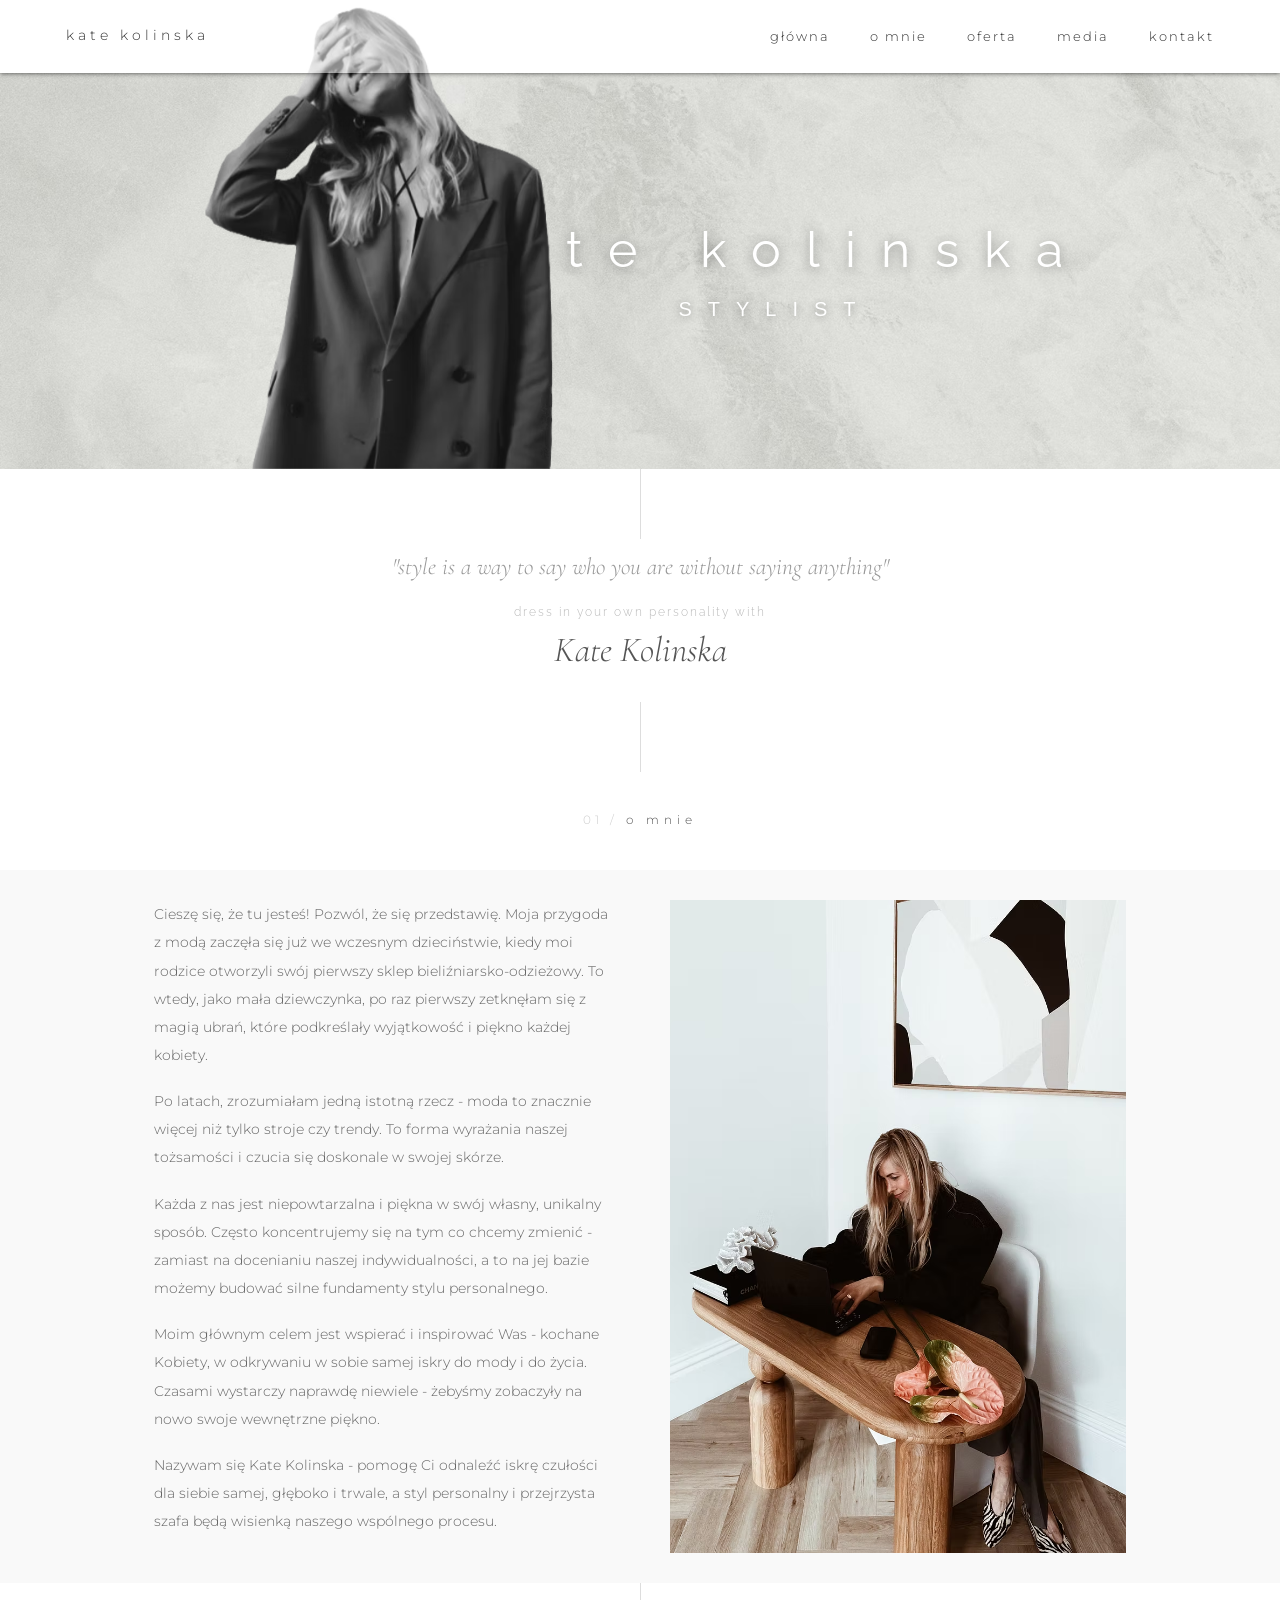
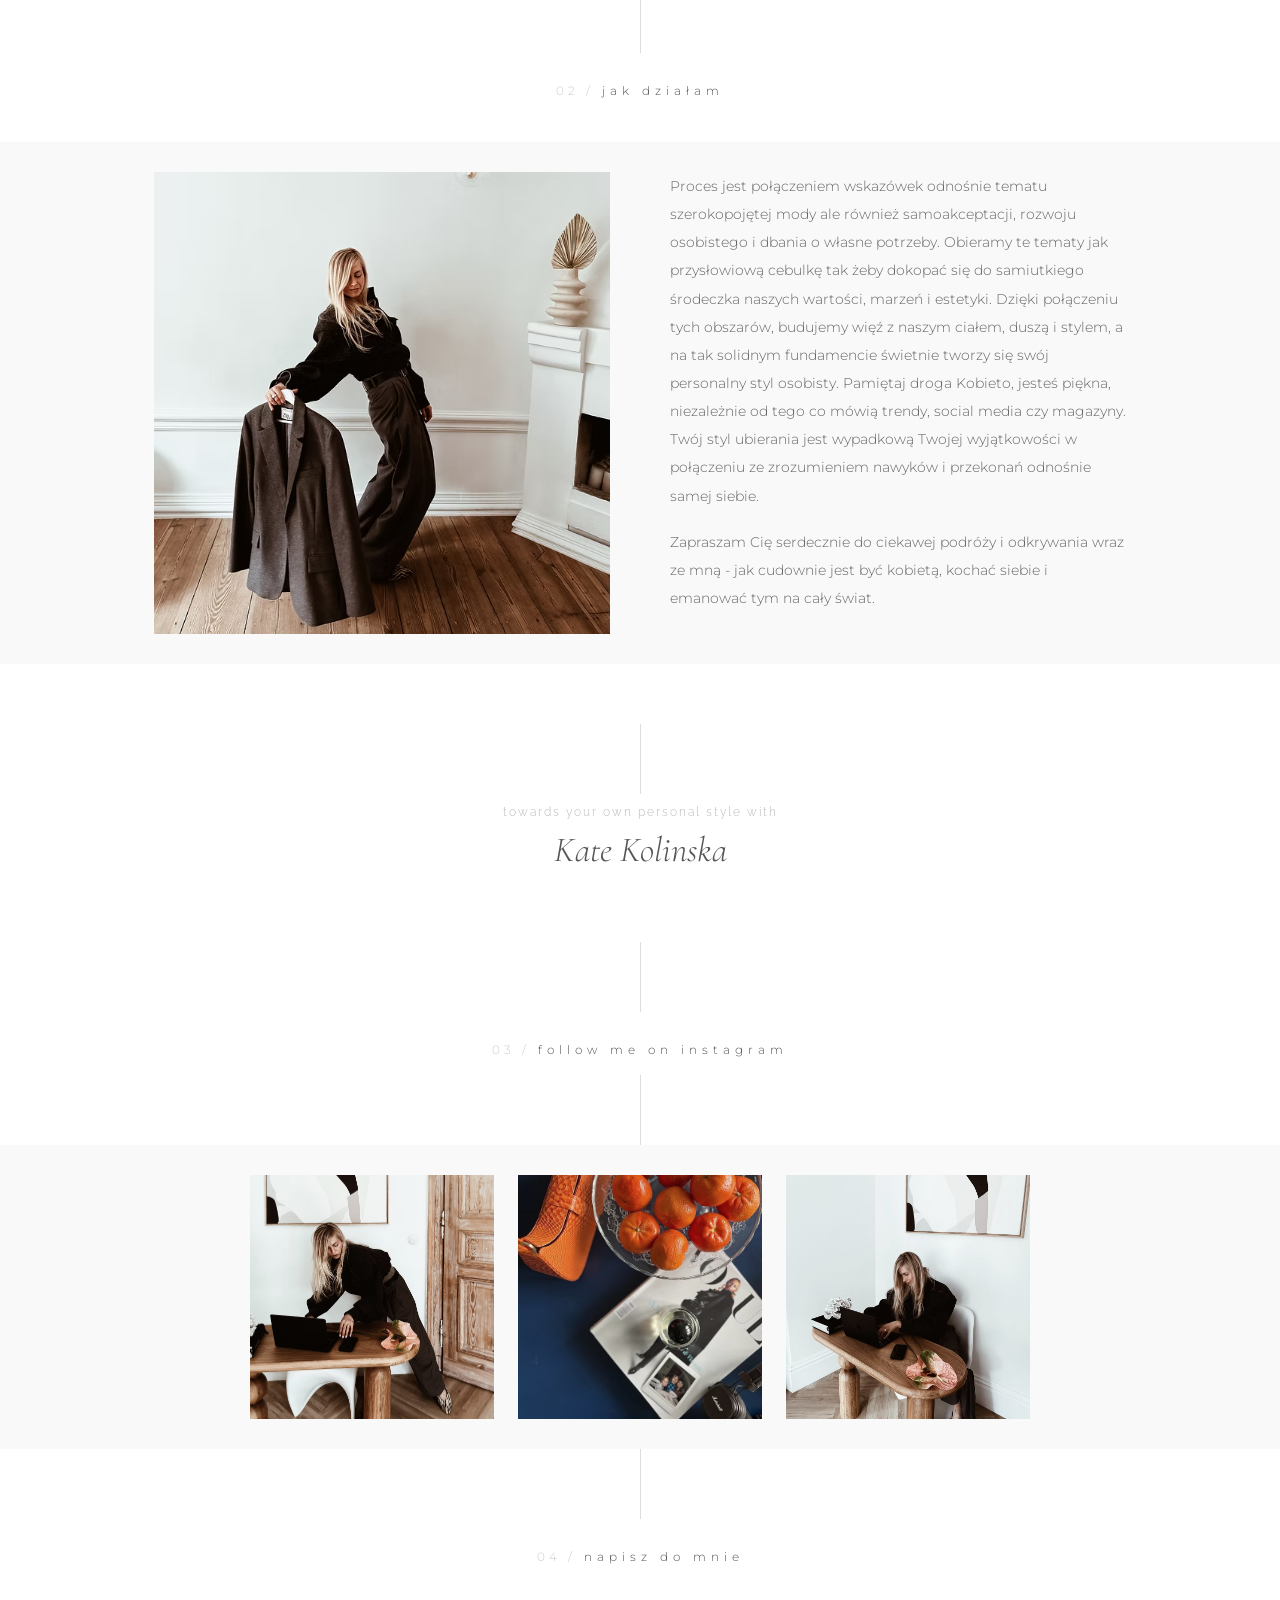
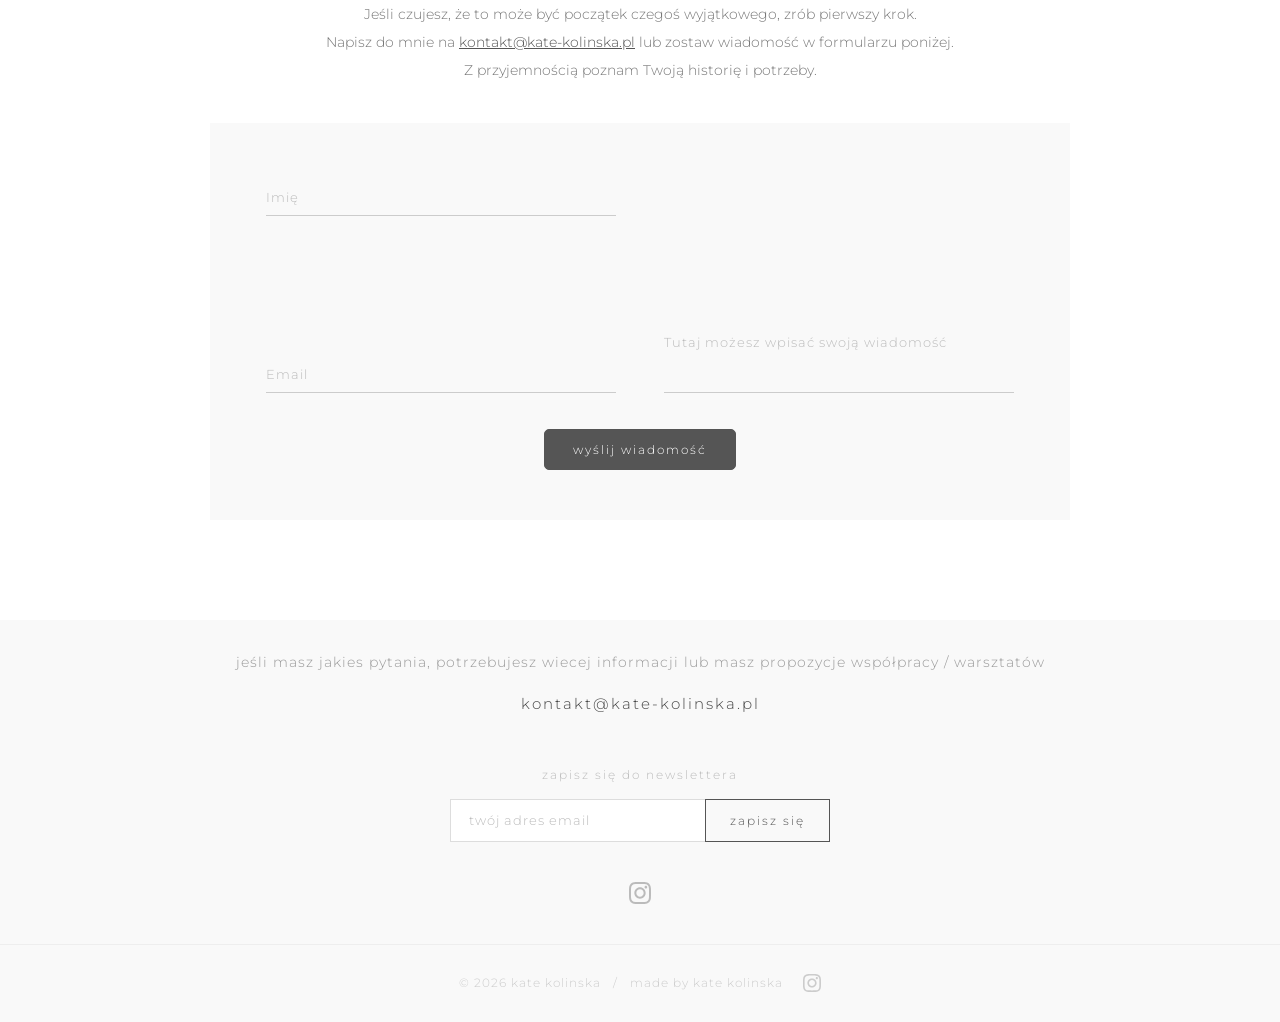
==== commit 54d44124: "added phone view" ====
--- a/index.html
+++ b/index.html
@@ -271,7 +271,7 @@
       <!-- POROZMAWIAJMY -->
       <section class="section-porozmawiajmy">
         <div class="porozmawiajmy-inner">
-<p class="porozmawiajmy-text">Jeśli czujesz, że to może być początek czegoś wyjątkowego, zrób pierwszy krok.<br><br>Napisz do mnie na <a href="mailto:kontakt@kate-kolinska.pl">kontakt@kate-kolinska.pl</a> lub zostaw wiadomość w formularzu poniżej.<br><br>Z przyjemnością poznam Twoją historię i potrzeby.</p>
+<p class="porozmawiajmy-text"><span>Jeśli czujesz, że to może być początek czegoś wyjątkowego, zrób pierwszy krok.</span><span>Napisz do mnie na <a href="mailto:kontakt@kate-kolinska.pl">kontakt@kate-kolinska.pl</a> lub zostaw wiadomość w formularzu poniżej.</span><span>Z przyjemnością poznam Twoją historię i potrzeby.</span></p>
 
           <form class="porozmawiajmy-form" action="https://formspree.io/f/xpqgogln" method="POST">
             <input type="hidden" name="_subject" value="Nowa wiadomość – kate-kolinska.pl">
--- a/style.css
+++ b/style.css
@@ -608,6 +608,15 @@
     text-decoration: underline;
 }
 
+.porozmawiajmy-text span {
+    display: block;
+    margin-bottom: 14px;
+}
+
+.porozmawiajmy-text span:last-child {
+    margin-bottom: 0;
+}
+
 .porozmawiajmy-form {
     background: #f9f9f9;
     padding: 56px 56px 50px;
--- a/responsive.css
+++ b/responsive.css
@@ -328,17 +328,27 @@
         letter-spacing: 10px;
     }
 
+    .section-porozmawiajmy {
+        padding: 40px 5% 60px;
+    }
+
+    .porozmawiajmy-text {
+        margin: -20px auto 30px;
+        line-height: 1.9;
+        text-align: center;
+    }
+
     .porozmawiajmy-form {
         padding: 40px 6%;
     }
 
     .porozmawiajmy-grid {
         grid-template-columns: 1fr;
-        gap: 36px;
+        gap: 16px;
     }
 
     .porozmawiajmy-fields {
-        gap: 36px;
+        gap: 16px;
     }
 
     .porozmawiajmy-textarea {
@@ -349,21 +359,43 @@
 
 /* === MEDIA PAGE MOBILE (max 768px) === */
 @media (max-width: 768px) {
+    .section-media {
+        margin-top: -80px;
+    }
+
+    .section-media .about-header-lined {
+        display: none;
+    }
+
     .media-hero {
-        padding: 8px 6% 48px;
+        padding: 8px 5% 12px;
     }
 
     .media-hero-heading {
-        font-size: 2.2rem;
+        font-size: 1.76rem;
+        margin-top: 55px;
+    }
+
+    .media-heading-sub {
+        font-size: 1.18rem;
+    }
+
+    .media-hero-heading-line2 {
+        padding-left: 0;
     }
 
     .media-cards-wrap {
-        padding: 0 0 60px;
+        padding: 0 4% 20px;
+    }
+
+    .media-cards-wrap--last {
+        padding-bottom: 30px;
     }
 
     .media-cards-grid {
         grid-template-columns: 1fr;
         min-height: unset;
+        gap: 16px;
     }
 
     .media-card {
@@ -371,30 +403,66 @@
     }
 
     .media-card--video {
-        min-height: 280px;
+        min-height: 320px;
     }
 
     .media-manifesto {
-        padding: 40px 6% 36px;
+        padding: 16px 5% 30px;
+        text-align: left;
     }
 
     .media-manifesto-heading {
         font-size: 1.5rem;
+        text-align: right;
+    }
+
+    .media-manifesto-text {
+        font-size: 0.82rem;
+        text-align: center;
     }
 
     .media-features-wrap {
-        padding: 0 5% 60px;
+        padding: 0 4% 60px;
     }
 
     .media-features-grid {
         grid-template-columns: 1fr;
-        gap: 16px;
+        gap: 14px;
+    }
+
+    .media-feature-card {
+        padding: 24px 22px 28px;
+    }
+
+    .media-feature-icon-img {
+        width: 48px;
+        height: 48px;
+        margin-bottom: 16px;
+    }
+
+    .media-feature-title {
+        font-size: 1.3rem;
+        margin-bottom: 10px;
+    }
+
+    .media-feature-text {
+        font-size: 0.76rem;
+        line-height: 1.7;
     }
 }
 
 @media (max-width: 480px) {
     .media-hero-heading {
-        font-size: 1.8rem;
+        font-size: 1.44rem;
+        margin-top: 55px;
+    }
+
+    .media-card {
+        padding: 30px 5%;
+    }
+
+    .media-card--video {
+        min-height: 260px;
     }
 }
 
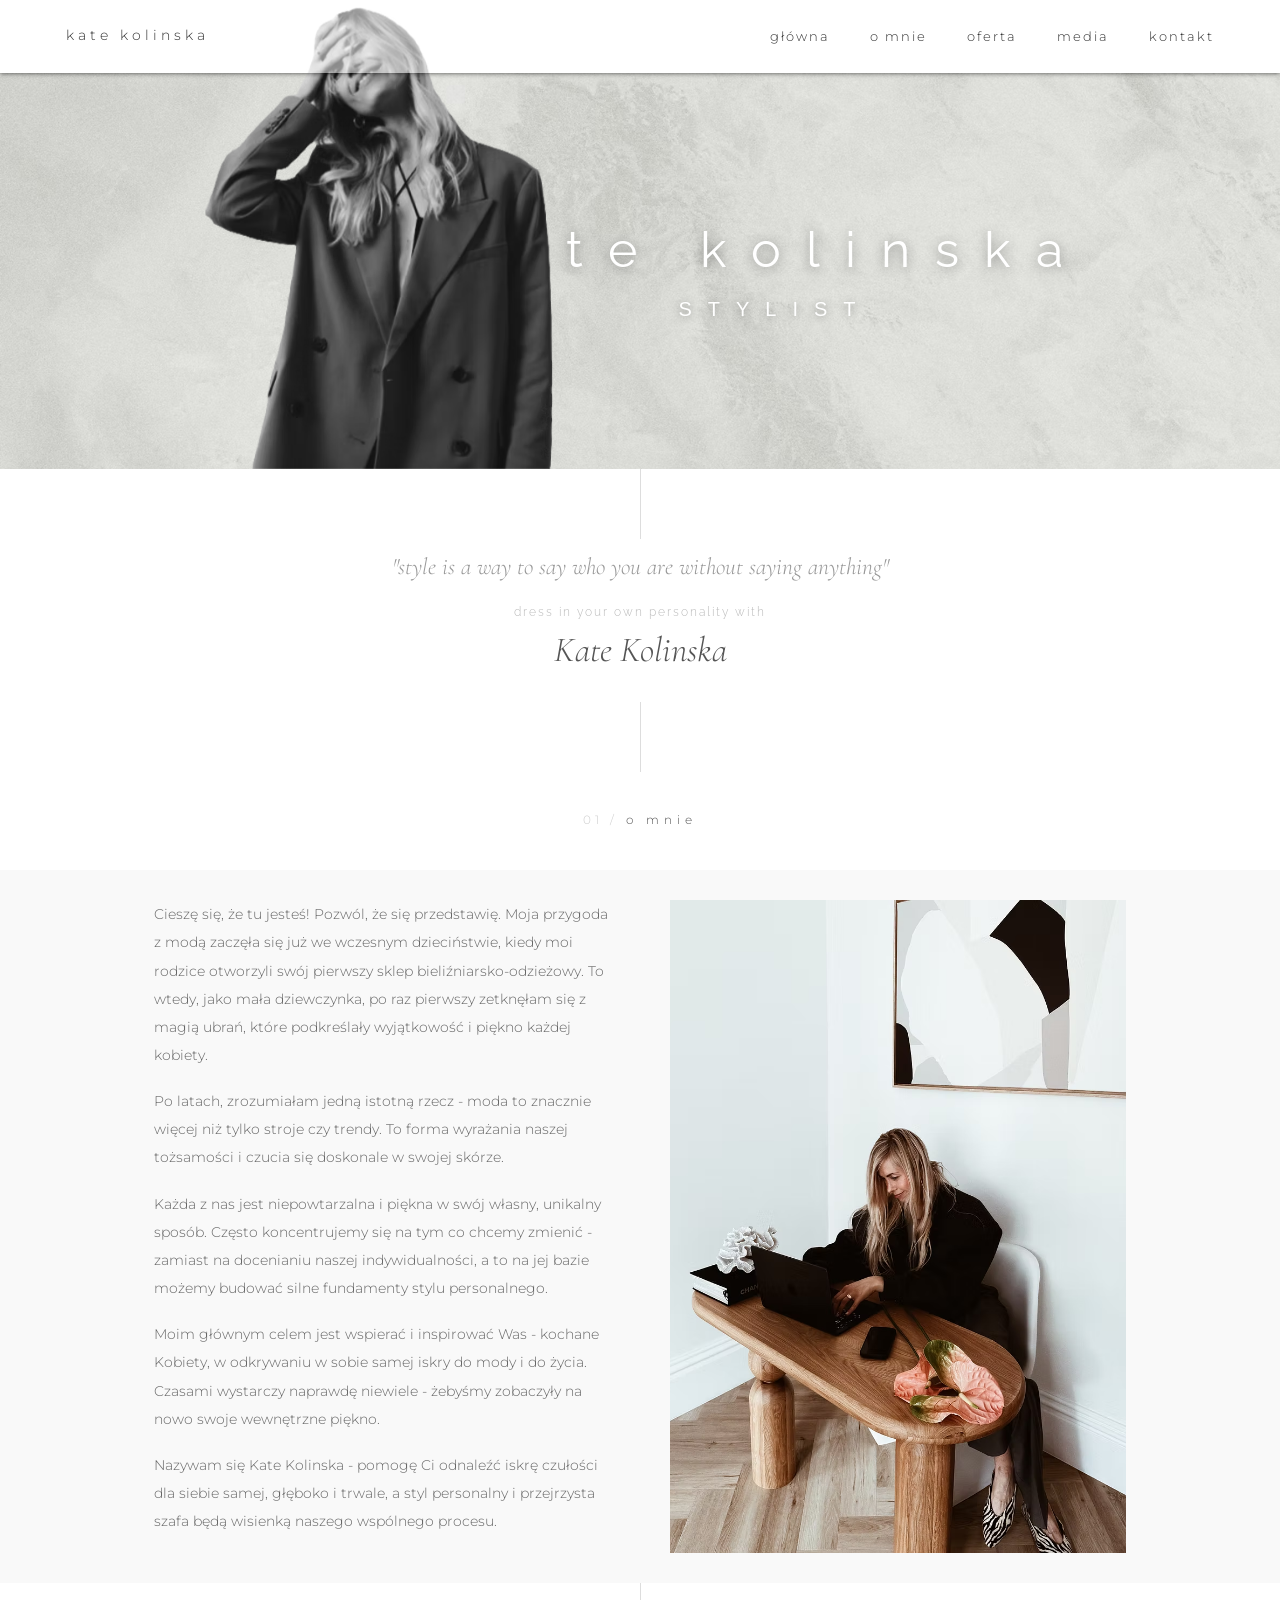
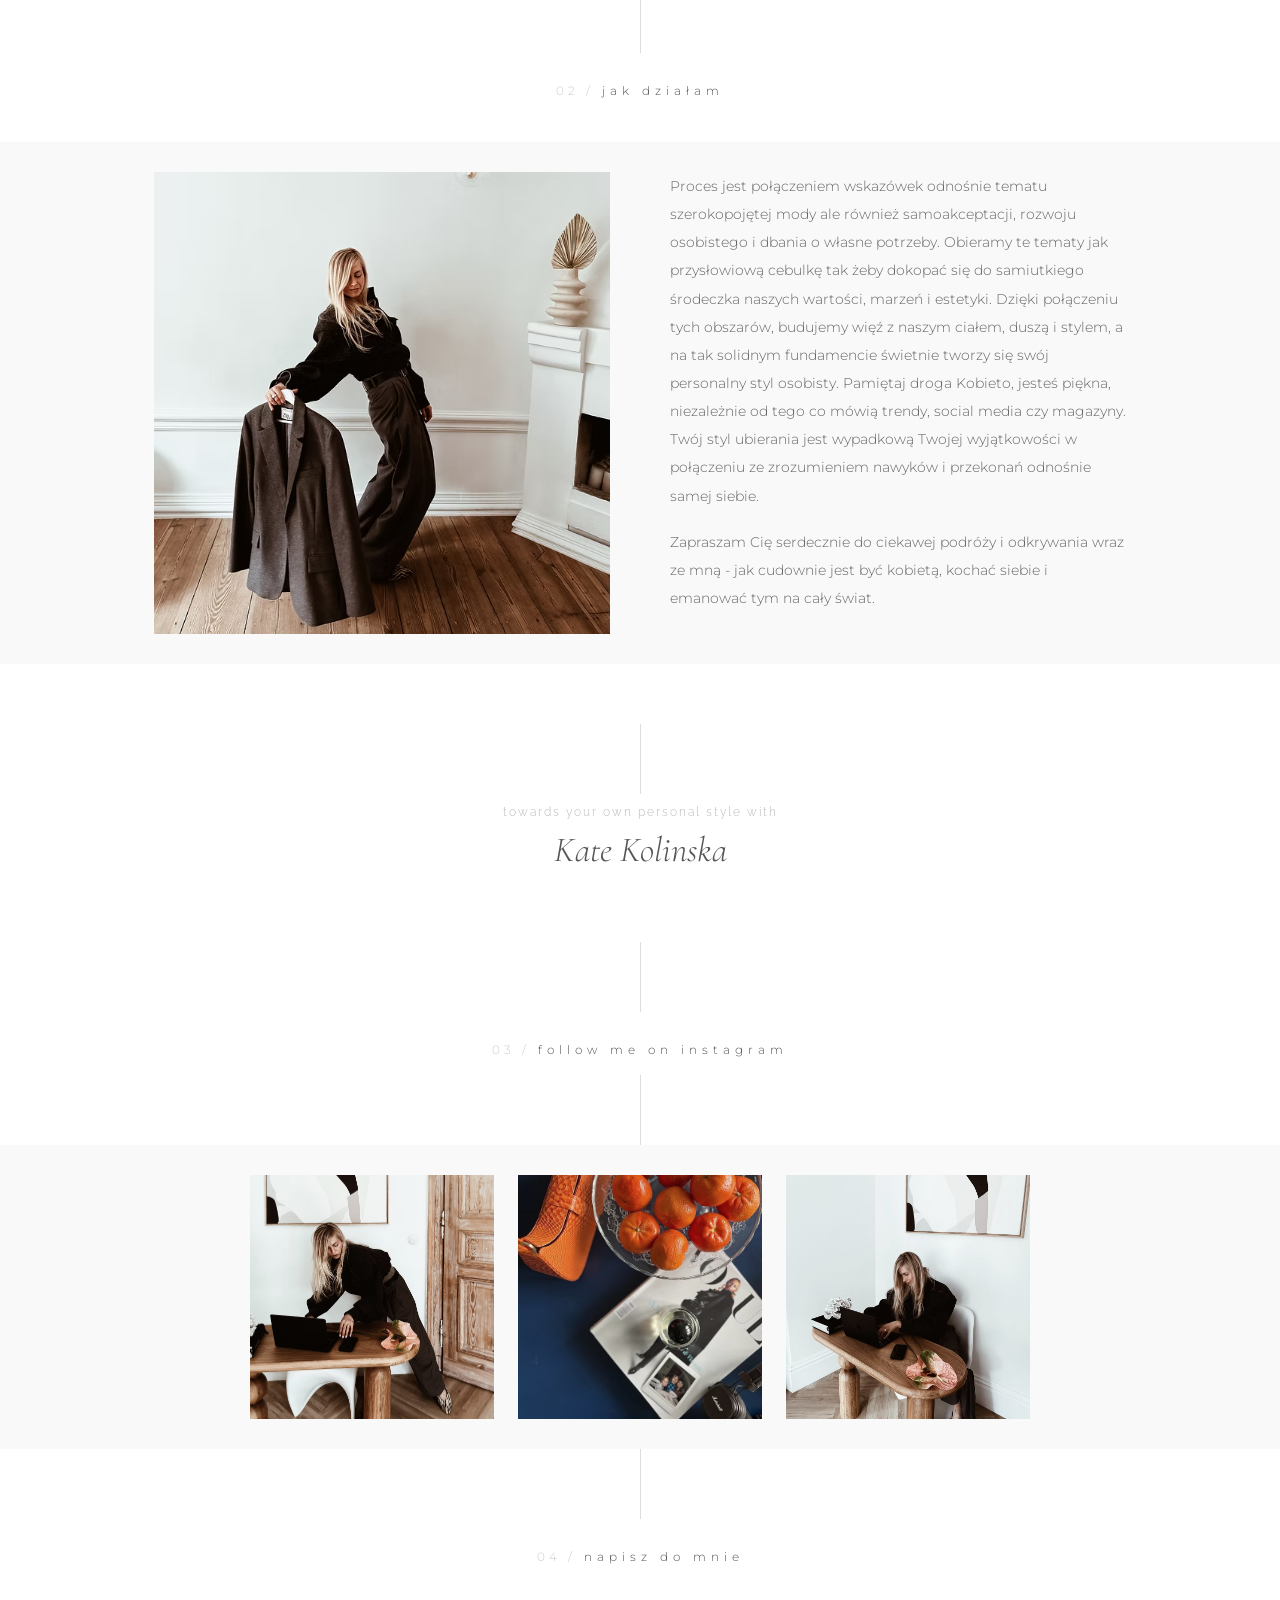
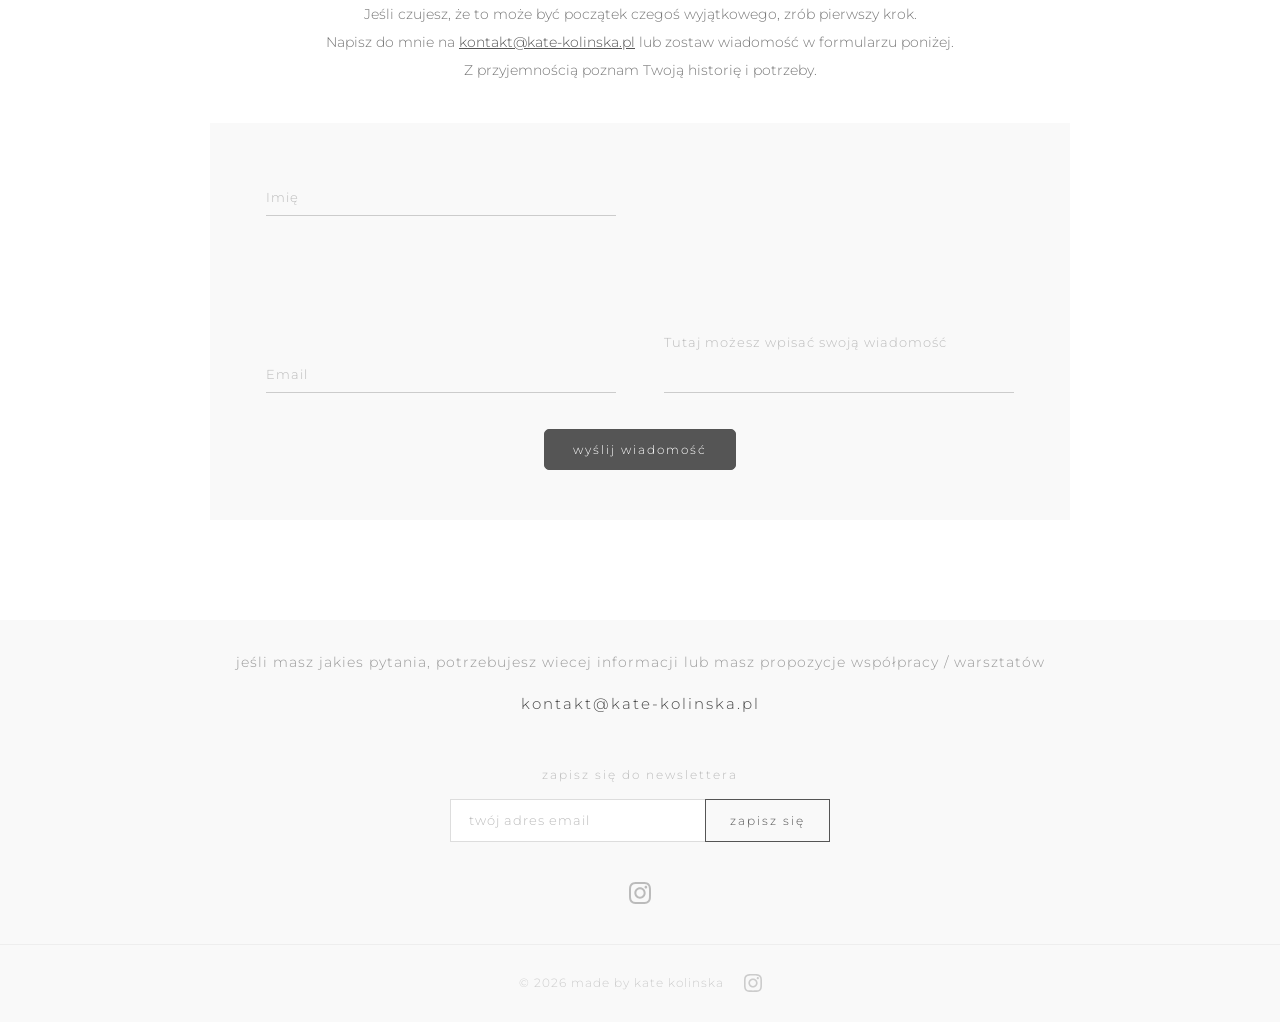
==== commit 1bcd423f: "added new footer to screen view" ====
--- a/index.html
+++ b/index.html
@@ -335,7 +335,7 @@
 
     <!-- FOOTER -->
     <footer class="main-footer">
-      <p>© 2026 kate kolinska &nbsp; / &nbsp; made by kate kolinska</p>
+      <p>© 2026 made by kate kolinska</p>
       <a
         href="https://www.instagram.com/kate_kolinska"
         target="_blank"
--- a/responsive.css
+++ b/responsive.css
@@ -321,6 +321,15 @@
     }
 }
 
+/* === FOOTER MOBILE (max 768px) === */
+@media (max-width: 768px) {
+    .main-footer {
+        flex-direction: column;
+        gap: 10px;
+        padding: 22px 20px;
+    }
+}
+
 /* === POROZMAWIAJMY MOBILE (max 768px) === */
 @media (max-width: 768px) {
     .porozmawiajmy-heading {
@@ -373,7 +382,7 @@
 
     .media-hero-heading {
         font-size: 1.76rem;
-        margin-top: 55px;
+        margin-top: 110px;
     }
 
     .media-heading-sub {
@@ -391,6 +400,11 @@
     .media-cards-wrap--last {
         padding-bottom: 30px;
     }
+
+    .media-card--video { order: 1; }
+    .media-card--rozmawiaj { order: 2; }
+    .media-card--dark { order: 3; }
+    .media-card--poznawaj { order: 4; }
 
     .media-cards-grid {
         grid-template-columns: 1fr;
